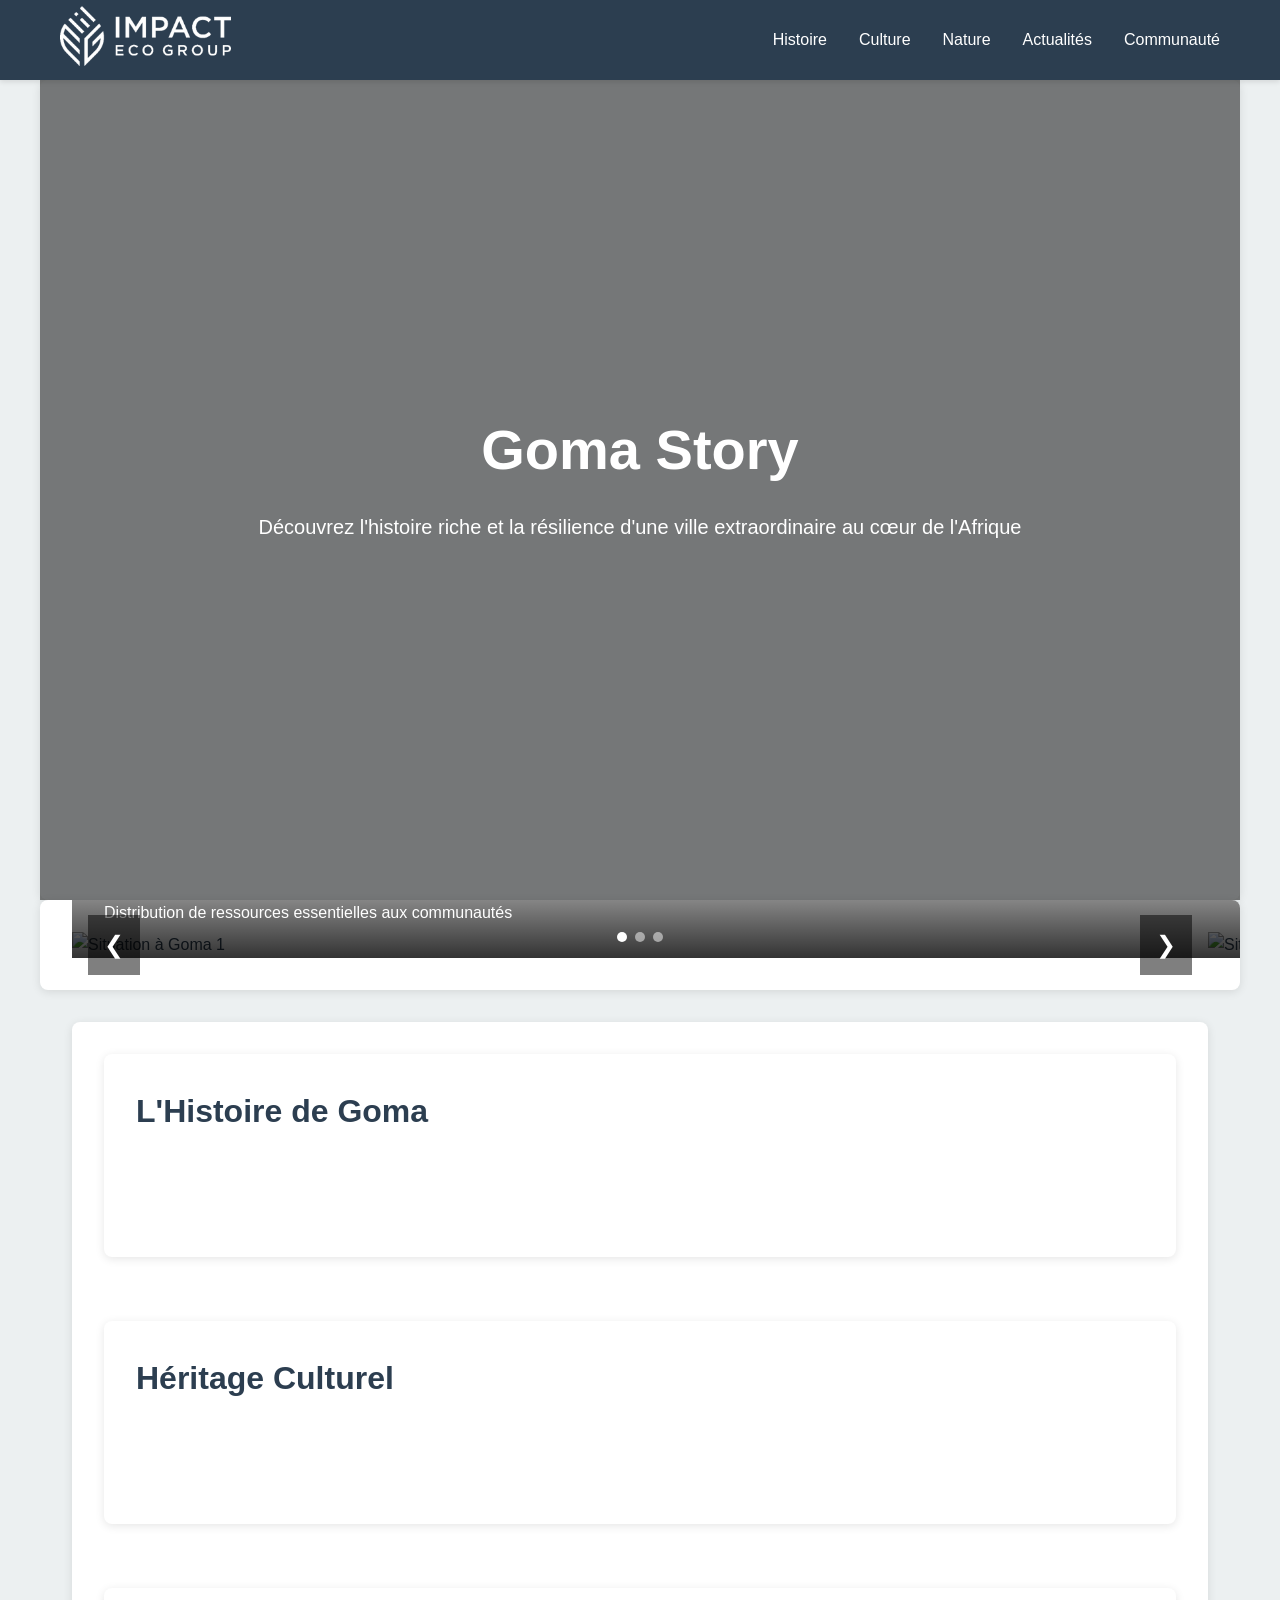
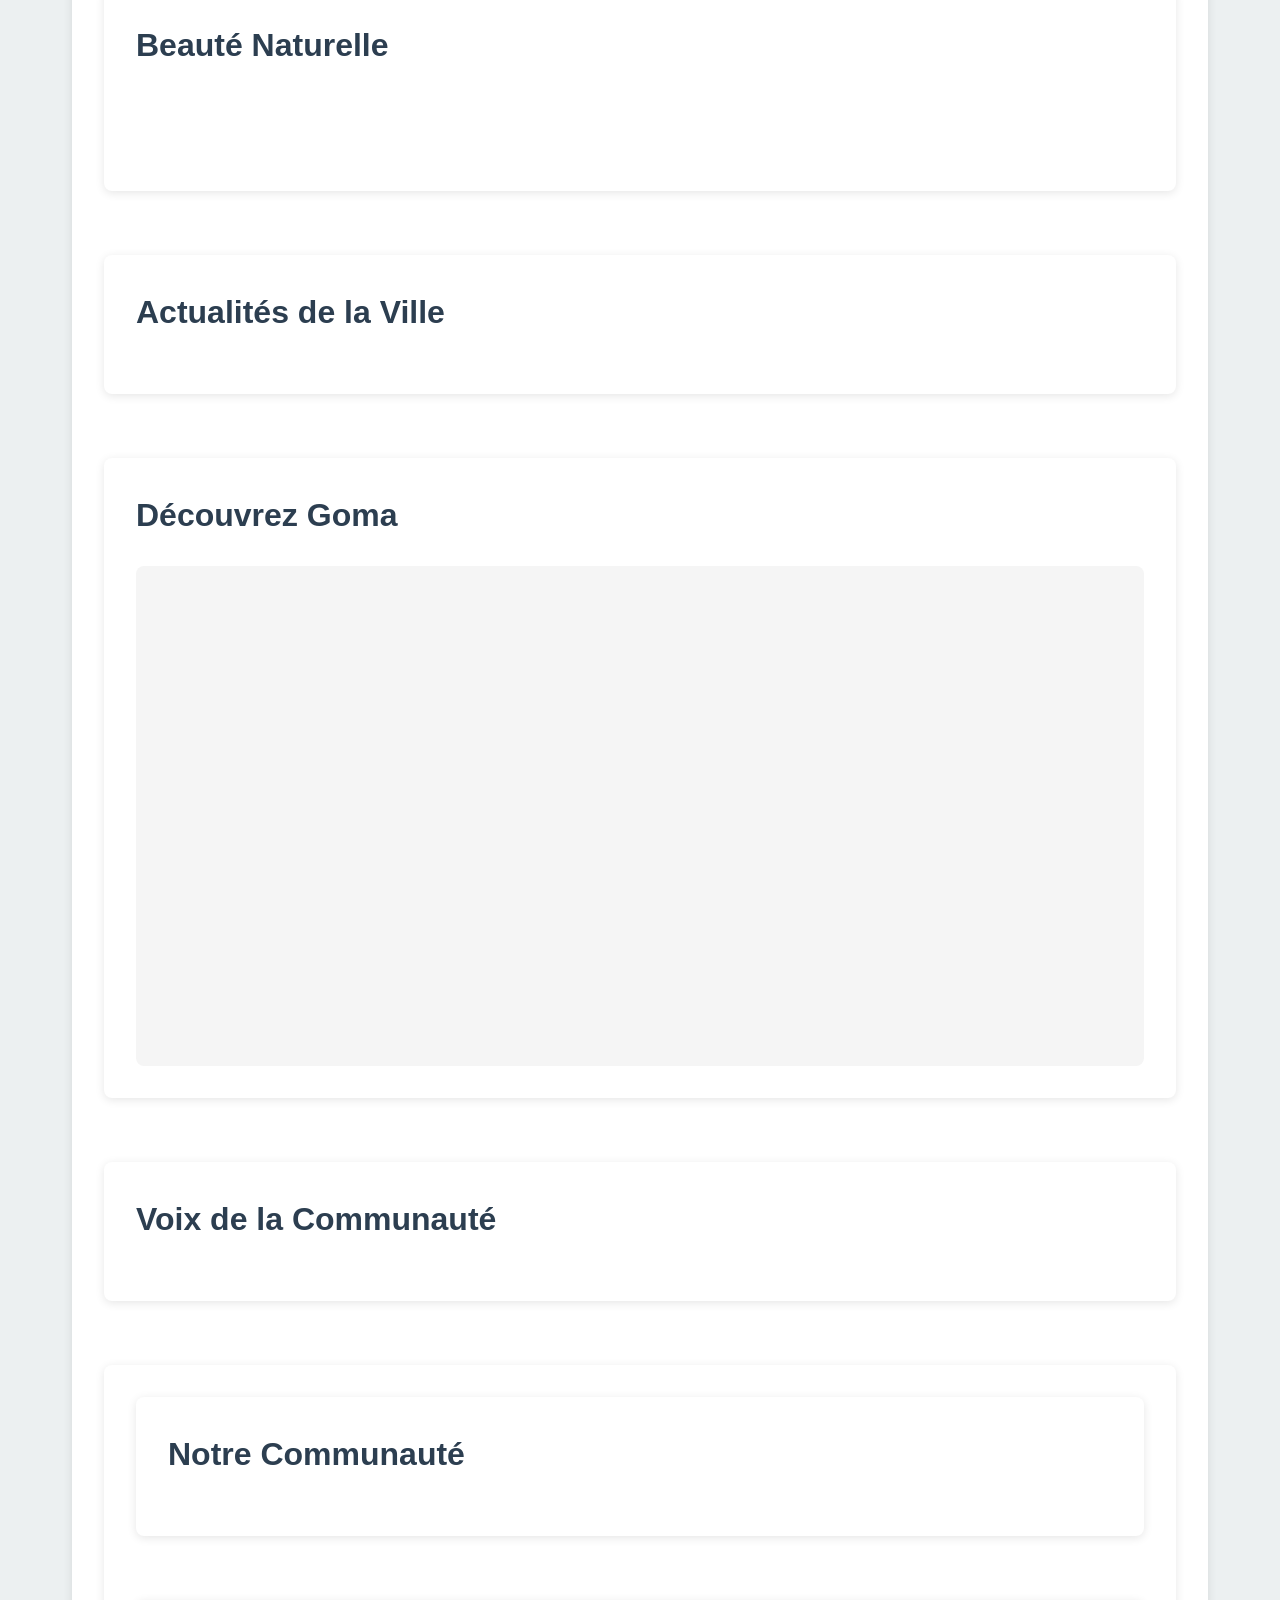
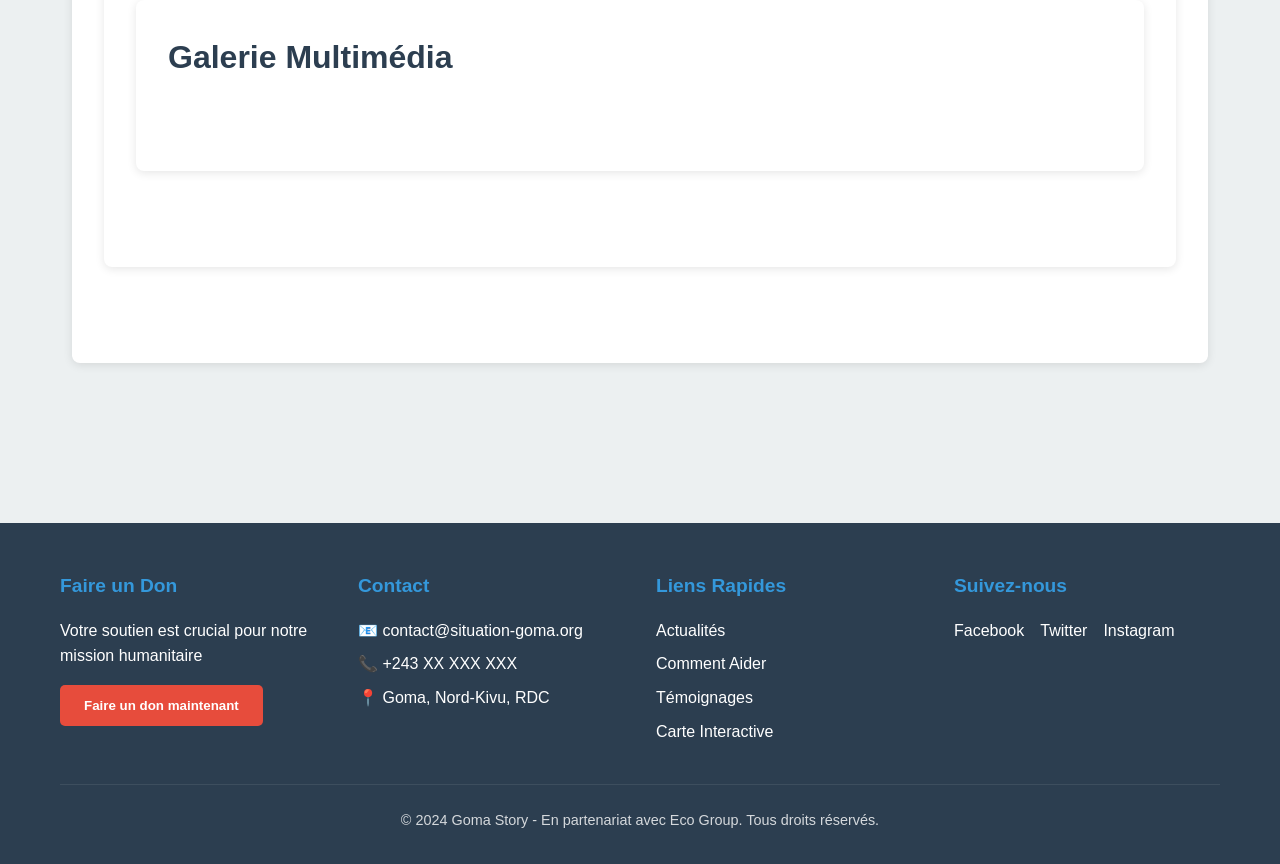
==== index.html @ acaba793 "first commit" ====
<!DOCTYPE html>
<html lang="fr">
<head>
    <meta charset="UTF-8">
    <meta name="viewport" content="width=device-width, initial-scale=1.0">
    <title>Goma Story - L'histoire d'une ville résiliente</title>
    <link rel="stylesheet" href="styles.css">
    <link rel="stylesheet" href="https://unpkg.com/leaflet@1.9.4/dist/leaflet.css" integrity="sha256-p4NxAoJBhIIN+hmNHrzRCf9tD/miZyoHS5obTRR9BMY=" crossorigin="anonymous">
    <script src="https://unpkg.com/leaflet@1.9.4/dist/leaflet.js" integrity="sha256-20nQCchB9co0qIjJZRGuk2/Z9VM+kNiyxNV1lvTlZBo=" crossorigin="anonymous"></script>
</head>
<body>
    <header class="main-header">
        <div class="header-content">
            <div class="logo-container">
                <img src="assets/images/logo.png" alt="Logo du site" class="logo">
            </div>
            <nav class="main-nav">
                <ul>
                    <li><a href="#histoire">Histoire</a></li>
                    <li><a href="#culture">Culture</a></li>
                    <li><a href="#nature">Nature</a></li>
                    <li><a href="#actualites">Actualités</a></li>
                    <li><a href="#communaute">Communauté</a></li>
                </ul>
            </nav>
        </div>
    </header>

    <main>
        <section class="hero-section">
            <div class="hero-content">
                <h1>Goma Story</h1>
                <p>Découvrez l'histoire riche et la résilience d'une ville extraordinaire au cœur de l'Afrique</p>
            </div>
        </section>

        <section class="carousel-section">
            <div class="carousel-container">
                <div class="carousel-track">
                    <div class="carousel-slide">
                        <img src="assets/images/image1.webp" alt="Situation à Goma 1">
                        <div class="carousel-caption">
                            <h3>Aide Humanitaire en Action</h3>
                            <p>Distribution de ressources essentielles aux communautés</p>
                        </div>
                    </div>
                    <div class="carousel-slide">
                        <img src="assets/images/image2.webp" alt="Situation à Goma 2">
                        <div class="carousel-caption">
                            <h3>Soutien Médical</h3>
                            <p>Services de santé mobiles pour les zones affectées</p>
                        </div>
                    </div>
                    <div class="carousel-slide">
                        <img src="assets/images/image3.jpg" alt="Situation à Goma 3">
                        <div class="carousel-caption">
                            <h3>Éducation Continue</h3>
                            <p>Maintenir l'accès à l'éducation malgré les défis</p>
                        </div>
                    </div>
                </div>
                <button class="carousel-button prev" aria-label="Image précédente">❮</button>
                <button class="carousel-button next" aria-label="Image suivante">❯</button>
                <div class="carousel-dots"></div>
            </div>
        </section>

        <section id="actualites" class="section-actualites">
        <section id="histoire" class="section-histoire">
            <h2>L'Histoire de Goma</h2>
            <div class="timeline-container">
                <!-- La chronologie sera ajoutée dynamiquement -->
            </div>
        </section>

        <section id="culture" class="section-culture">
            <h2>Héritage Culturel</h2>
            <div class="culture-grid">
                <!-- Le contenu culturel sera ajouté dynamiquement -->
            </div>
        </section>

        <section id="nature" class="section-nature">
            <h2>Beauté Naturelle</h2>
            <div class="nature-showcase">
                <!-- Les éléments naturels seront ajoutés dynamiquement -->
            </div>
        </section>

        <section id="actualites" class="section-actualites">
            <h2>Actualités de la Ville</h2>
            <div class="news-container">
                <!-- Les actualités seront ajoutées dynamiquement via JavaScript -->
            </div>
        </section>

        <section id="carte" class="section-carte">
            <h2>Découvrez Goma</h2>
            <div id="map" class="map-container">
                <!-- La carte interactive sera intégrée ici -->
            </div>
        </section>

        <section id="temoignages" class="section-temoignages">
            <h2>Voix de la Communauté</h2>
            <div class="testimonials-container">
                <!-- Les témoignages seront ajoutés ici -->
            </div>
        </section>

        <section id="aide" class="section-aide">
        <section id="communaute" class="section-communaute">
            <h2>Notre Communauté</h2>
            <div class="aid-initiatives">
                <!-- Les initiatives d'aide seront listées ici -->
            </div>
        </section>

        <section class="section-galerie">
            <h2>Galerie Multimédia</h2>
            <div class="gallery-container">
                <!-- La galerie sera générée dynamiquement -->
            </div>
        </section>
    </main>

    <footer class="main-footer">
        <div class="footer-content">
            <div class="footer-grid">
                <div class="footer-section">
                    <h4>Faire un Don</h4>
                    <p>Votre soutien est crucial pour notre mission humanitaire</p>
                    <button class="donate-button">Faire un don maintenant</button>
                </div>
                <div class="footer-section">
                    <h4>Contact</h4>
                    <ul class="contact-list">
                        <li>📧 contact@situation-goma.org</li>
                        <li>📞 +243 XX XXX XXX</li>
                        <li>📍 Goma, Nord-Kivu, RDC</li>
                    </ul>
                </div>
                <div class="footer-section">
                    <h4>Liens Rapides</h4>
                    <ul class="quick-links">
                        <li><a href="#actualites">Actualités</a></li>
                        <li><a href="#aide">Comment Aider</a></li>
                        <li><a href="#temoignages">Témoignages</a></li>
                        <li><a href="#carte">Carte Interactive</a></li>
                    </ul>
                </div>
                <div class="footer-section">
                    <h4>Suivez-nous</h4>
                    <div class="social-links">
                        <a href="#" aria-label="Facebook">Facebook</a>
                        <a href="#" aria-label="Twitter">Twitter</a>
                        <a href="#" aria-label="Instagram">Instagram</a>
                    </div>
                </div>
            </div>
            <div class="footer-bottom">
                <p>© 2024 Goma Story - En partenariat avec Eco Group. Tous droits réservés.</p>
            </div>
        </div>
    </footer>

    <script src="app.js"></script>
</body>
</html>
---- styles.css ----
/* Variables pour les couleurs */
:root {
    --primary-color: #2C3E50;
    --secondary-color: #E74C3C;
    --accent-color: #3498DB;
    --background-color: #ECF0F1;
    --text-color: #2C3E50;
    --header-height: 80px;
    --card-shadow: 0 4px 6px rgba(0, 0, 0, 0.1);
    --transition-speed: 0.3s;
}

/* Reset et styles de base */
* {
    margin: 0;
    padding: 0;
    box-sizing: border-box;
}

body {
    font-family: 'Arial', sans-serif;
    line-height: 1.6;
    color: var(--text-color);
    background-color: var(--background-color);
}

/* Header et Navigation */
.main-header {
    background-color: var(--primary-color);
    position: fixed;
    width: 100%;
    top: 0;
    z-index: 1000;
    box-shadow: 0 2px 5px rgba(0,0,0,0.1);
}

.header-content {
    max-width: 1200px;
    margin: 0 auto;
    padding: 0 20px;
    display: flex;
    justify-content: space-between;
    align-items: center;
    height: var(--header-height);
}

.logo-container {
    flex: 0 0 auto;
}

.logo {
    height: 60px;
    width: auto;
}

.main-nav ul {
    display: flex;
    list-style: none;
    gap: 2rem;
}

.main-nav a {
    color: white;
    text-decoration: none;
    font-weight: 500;
    transition: color 0.3s ease;
}

.main-nav a:hover {
    color: var(--accent-color);
}

/* Main Content */
main {
    margin-top: var(--header-height);
    padding: 2rem;
    max-width: 1200px;
    margin-left: auto;
    margin-right: auto;
}

/* Carousel Section */
.carousel-section {
    margin: -2rem -2rem 2rem -2rem;
    overflow: hidden;
    position: relative;
}

.carousel-container {
    position: relative;
    max-width: 100%;
    margin: 0 auto;
}

.carousel-track {
    display: flex;
    transition: transform 0.5s ease-in-out;
}

.carousel-slide {
    flex: 0 0 100%;
    position: relative;
}

.carousel-slide img {
    width: 100%;
    height: 500px;
    object-fit: cover;
}

.carousel-caption {
    position: absolute;
    bottom: 0;
    left: 0;
    right: 0;
    padding: 2rem;
    background: linear-gradient(transparent, rgba(0,0,0,0.8));
    color: white;
}

.carousel-caption h3 {
    font-size: 1.8rem;
    margin-bottom: 0.5rem;
}

.carousel-button {
    position: absolute;
    top: 50%;
    transform: translateY(-50%);
    background: rgba(0,0,0,0.5);
    color: white;
    border: none;
    padding: 1rem;
    cursor: pointer;
    font-size: 1.5rem;
    transition: background 0.3s;
}

.carousel-button:hover {
    background: rgba(0,0,0,0.8);
}

.carousel-button.prev {
    left: 1rem;
}

.carousel-button.next {
    right: 1rem;
}

.carousel-dots {
    position: absolute;
    bottom: 1rem;
    left: 50%;
    transform: translateX(-50%);
    display: flex;
    gap: 0.5rem;
}

.carousel-dot {
    width: 10px;
    height: 10px;
    border-radius: 50%;
    background: rgba(255,255,255,0.5);
    cursor: pointer;
    transition: background 0.3s;
}

.carousel-dot.active {
    background: white;
}

/* Timeline Section */
.timeline-container {
    display: flex;
    flex-direction: column;
    gap: 2rem;
    padding: 2rem 0;
}

.timeline-event {
    display: flex;
    gap: 2rem;
    position: relative;
    padding-left: 3rem;
}

.timeline-event::before {
    content: '';
    position: absolute;
    left: 0;
    top: 0;
    bottom: 0;
    width: 2px;
    background-color: var(--accent-color);
}

.timeline-event::after {
    content: '';
    position: absolute;
    left: -8px;
    top: 0;
    width: 18px;
    height: 18px;
    border-radius: 50%;
    background-color: var(--accent-color);
    border: 4px solid var(--background-color);
}

.timeline-date {
    font-weight: bold;
    color: var(--accent-color);
    font-size: 1.2rem;
}

.timeline-content h3 {
    margin-bottom: 0.5rem;
    color: var(--primary-color);
}

/* Culture Section */
.culture-grid {
    display: grid;
    grid-template-columns: repeat(auto-fit, minmax(300px, 1fr));
    gap: 2rem;
    padding: 2rem 0;
}

.culture-item {
    background: white;
    border-radius: 10px;
    overflow: hidden;
    box-shadow: var(--card-shadow);
    transition: transform var(--transition-speed);
}

.culture-item:hover {
    transform: translateY(-5px);
}

.culture-item img {
    width: 100%;
    height: 200px;
    object-fit: cover;
}

.culture-item h3 {
    padding: 1.5rem 1.5rem 1rem;
    color: var(--primary-color);
}

.culture-item p {
    padding: 0 1.5rem 1.5rem;
    color: #666;
}

/* Nature Section */
.nature-showcase {
    display: grid;
    grid-template-columns: repeat(auto-fit, minmax(300px, 1fr));
    gap: 2rem;
    padding: 2rem 0;
}

.nature-item {
    position: relative;
    border-radius: 10px;
    overflow: hidden;
    box-shadow: var(--card-shadow);
}

.nature-item img {
    width: 100%;
    height: 250px;
    object-fit: cover;
    transition: transform var(--transition-speed);
}

.nature-item:hover img {
    transform: scale(1.1);
}

.nature-item h3 {
    position: absolute;
    bottom: 60px;
    left: 0;
    right: 0;
    padding: 1rem;
    background: linear-gradient(transparent, rgba(0,0,0,0.8));
    color: white;
    margin: 0;
}

.nature-item p {
    position: absolute;
    bottom: 0;
    left: 0;
    right: 0;
    padding: 1rem;
    background: rgba(0,0,0,0.8);
    color: white;
    margin: 0;
}

/* Hero Section */
.hero-section {
    position: relative;
    height: calc(100vh - var(--header-height));
    background: url('assets/images/image1.webp') center/cover no-repeat;
    display: flex;
    align-items: center;
    justify-content: center;
    text-align: center;
    color: white;
    margin: -2rem -2rem 2rem -2rem;
    padding: 2rem;
}

.hero-section::before {
    content: '';
    position: absolute;
    top: 0;
    left: 0;
    right: 0;
    bottom: 0;
    background: rgba(0, 0, 0, 0.5);
}

.hero-content {
    position: relative;
    z-index: 1;
    max-width: 800px;
}

.hero-content h1 {
    font-size: 3.5rem;
    margin-bottom: 1rem;
    animation: fadeInUp 1s ease-out;
}

.hero-content p {
    font-size: 1.25rem;
    margin-bottom: 2rem;
    animation: fadeInUp 1s ease-out 0.3s;
    opacity: 0;
    animation-fill-mode: forwards;
}

section {
    margin-bottom: 4rem;
    padding: 2rem;
    background: white;
    border-radius: 8px;
    box-shadow: 0 2px 10px rgba(0,0,0,0.1);
}

h2 {
    color: var(--primary-color);
    margin-bottom: 1.5rem;
    font-size: 2rem;
}

/* Carte Interactive */
.map-container {
    height: 500px;
    background-color: #f5f5f5;
    border-radius: 8px;
    overflow: hidden;
}

/* Galerie Multimédia */
.gallery-container {
    display: grid;
    grid-template-columns: repeat(auto-fit, minmax(250px, 1fr));
    gap: 1.5rem;
    padding: 1rem 0;
}

.gallery-item {
    position: relative;
    border-radius: 10px;
    overflow: hidden;
    aspect-ratio: 16/9;
    cursor: pointer;
}

.gallery-item img {
    width: 100%;
    height: 100%;
    object-fit: cover;
    transition: transform var(--transition-speed);
}

.gallery-item:hover img {
    transform: scale(1.1);
}

.gallery-overlay {
    position: absolute;
    top: 0;
    left: 0;
    right: 0;
    bottom: 0;
    background: rgba(0, 0, 0, 0.5);
    display: flex;
    align-items: center;
    justify-content: center;
    opacity: 0;
    transition: opacity var(--transition-speed);
}

.gallery-item:hover .gallery-overlay {
    opacity: 1;
}

.gallery-overlay span {
    color: white;
    font-size: 1.2rem;
    font-weight: bold;
    padding: 0.5rem 1rem;
    border: 2px solid white;
    border-radius: 5px;
    transform: translateY(20px);
    transition: transform var(--transition-speed);
}

.gallery-item:hover .gallery-overlay span {
    transform: translateY(0);
}

/* Témoignages */
.testimonials-container {
    display: grid;
    grid-template-columns: repeat(auto-fit, minmax(300px, 1fr));
    gap: 2rem;
}

.testimonial {
    background: white;
    padding: 2rem;
    border-radius: 10px;
    box-shadow: var(--card-shadow);
    transition: all var(--transition-speed);
    position: relative;
}

.testimonial:hover {
    transform: scale(1.02);
}

.testimonial blockquote {
    font-style: italic;
    margin-bottom: 1rem;
    color: #555;
}

.testimonial cite {
    display: block;
    font-weight: bold;
    margin-bottom: 0.5rem;
    color: var(--primary-color);
}

.testimonial small {
    color: #999;
}

/* Actualités */
.news-container {
    display: grid;
    grid-template-columns: repeat(auto-fit, minmax(300px, 1fr));
    gap: 2rem;
}

.news-container article {
    background: white;
    border-radius: 10px;
    overflow: hidden;
    box-shadow: var(--card-shadow);
    transition: transform var(--transition-speed);
    cursor: pointer;
}

.news-container article:hover {
    transform: translateY(-5px);
}

.news-container h3 {
    color: var(--primary-color);
    padding: 1.5rem 1.5rem 1rem;
    font-size: 1.25rem;
}

.news-container p {
    padding: 0 1.5rem 1rem;
    color: #666;
}

.news-container small {
    display: block;
    padding: 0 1.5rem 1.5rem;
    color: #999;
}

/* Aide Humanitaire */
.aid-initiatives {
    display: grid;
    grid-template-columns: repeat(auto-fit, minmax(250px, 1fr));
    gap: 2rem;
}

.initiative {
    background: white;
    padding: 2rem;
    border-radius: 10px;
    box-shadow: var(--card-shadow);
    transition: all var(--transition-speed);
    border-top: 4px solid var(--accent-color);
}

.initiative:hover {
    transform: translateY(-5px);
}

.initiative h3 {
    color: var(--primary-color);
    margin-bottom: 1rem;
}

.initiative p {
    color: #666;
    margin-bottom: 1rem;
}

.initiative small {
    color: #999;
    font-style: italic;
}

/* Footer */
.main-footer {
    background-color: var(--primary-color);
    color: white;
    padding: 3rem 0 2rem;
    margin-top: 4rem;
}

.footer-content {
    max-width: 1200px;
    margin: 0 auto;
    padding: 0 20px;
}

.footer-grid {
    display: grid;
    grid-template-columns: repeat(auto-fit, minmax(250px, 1fr));
    gap: 2rem;
    margin-bottom: 2rem;
}

.footer-section h4 {
    color: var(--accent-color);
    margin-bottom: 1rem;
    font-size: 1.2rem;
}

.footer-section p {
    margin-bottom: 1rem;
    line-height: 1.6;
}

.donate-button {
    background-color: var(--secondary-color);
    color: white;
    border: none;
    padding: 0.8rem 1.5rem;
    border-radius: 5px;
    cursor: pointer;
    transition: background-color 0.3s;
    font-weight: bold;
}

.donate-button:hover {
    background-color: #c0392b;
}

.contact-list, .quick-links {
    list-style: none;
    padding: 0;
}

.contact-list li, .quick-links li {
    margin-bottom: 0.5rem;
}

.quick-links a {
    color: white;
    text-decoration: none;
    transition: color 0.3s;
}

.quick-links a:hover {
    color: var(--accent-color);
}

.social-links {
    display: flex;
    gap: 1rem;
}

.social-links a {
    color: white;
    text-decoration: none;
    transition: color 0.3s;
}

.social-links a:hover {
    color: var(--accent-color);
}

.footer-bottom {
    border-top: 1px solid rgba(255,255,255,0.1);
    padding-top: 1.5rem;
    text-align: center;
    font-size: 0.9rem;
    opacity: 0.8;
}

/* Responsive Design */
@keyframes fadeInUp {
    from {
        opacity: 0;
        transform: translateY(20px);
    }
    to {
        opacity: 1;
        transform: translateY(0);
    }
}

@media (max-width: 768px) {
    .header-content {
        flex-direction: column;
        height: auto;
        padding: 1rem;
    }

    .main-nav ul {
        flex-direction: column;
        align-items: center;
        gap: 1rem;
        padding: 1rem 0;
    }

    .map-container {
        height: 300px;
    }

    main {
        padding: 1rem;
    }

    section {
        padding: 1rem;
    }
}
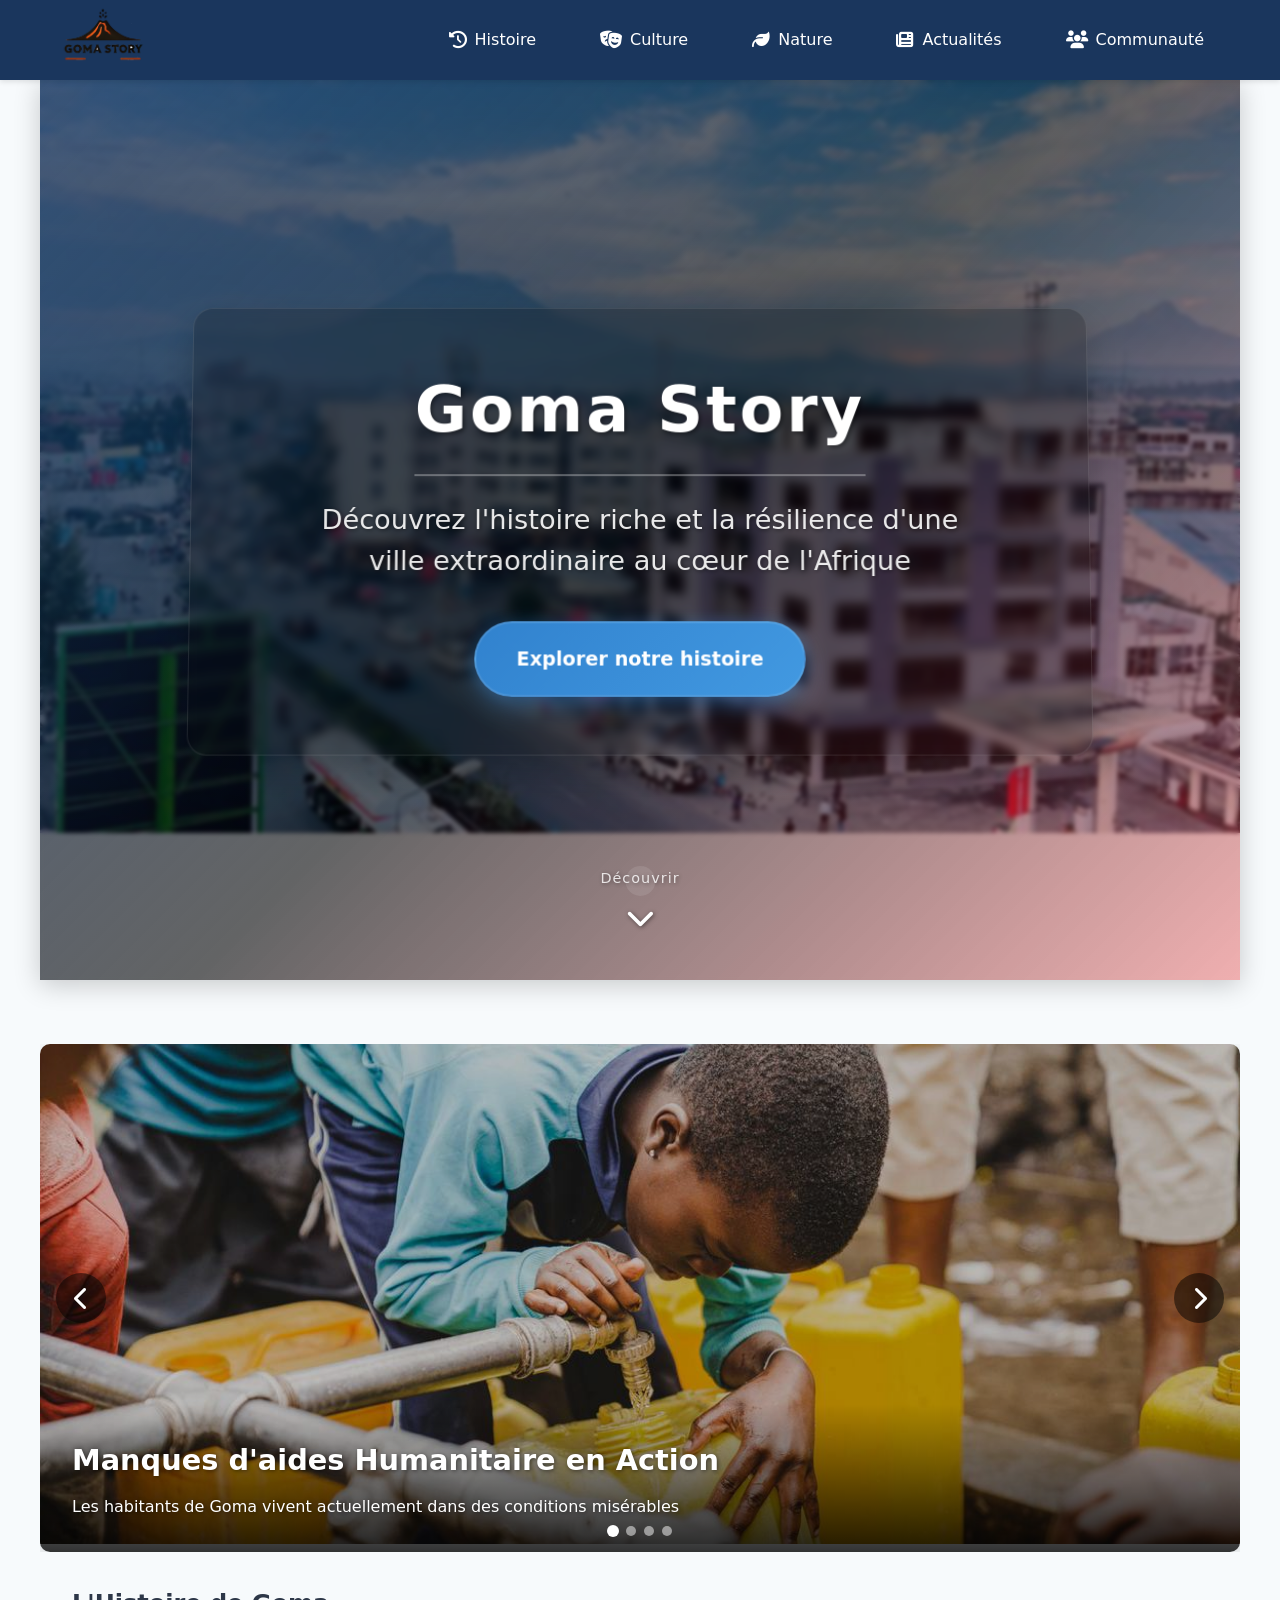
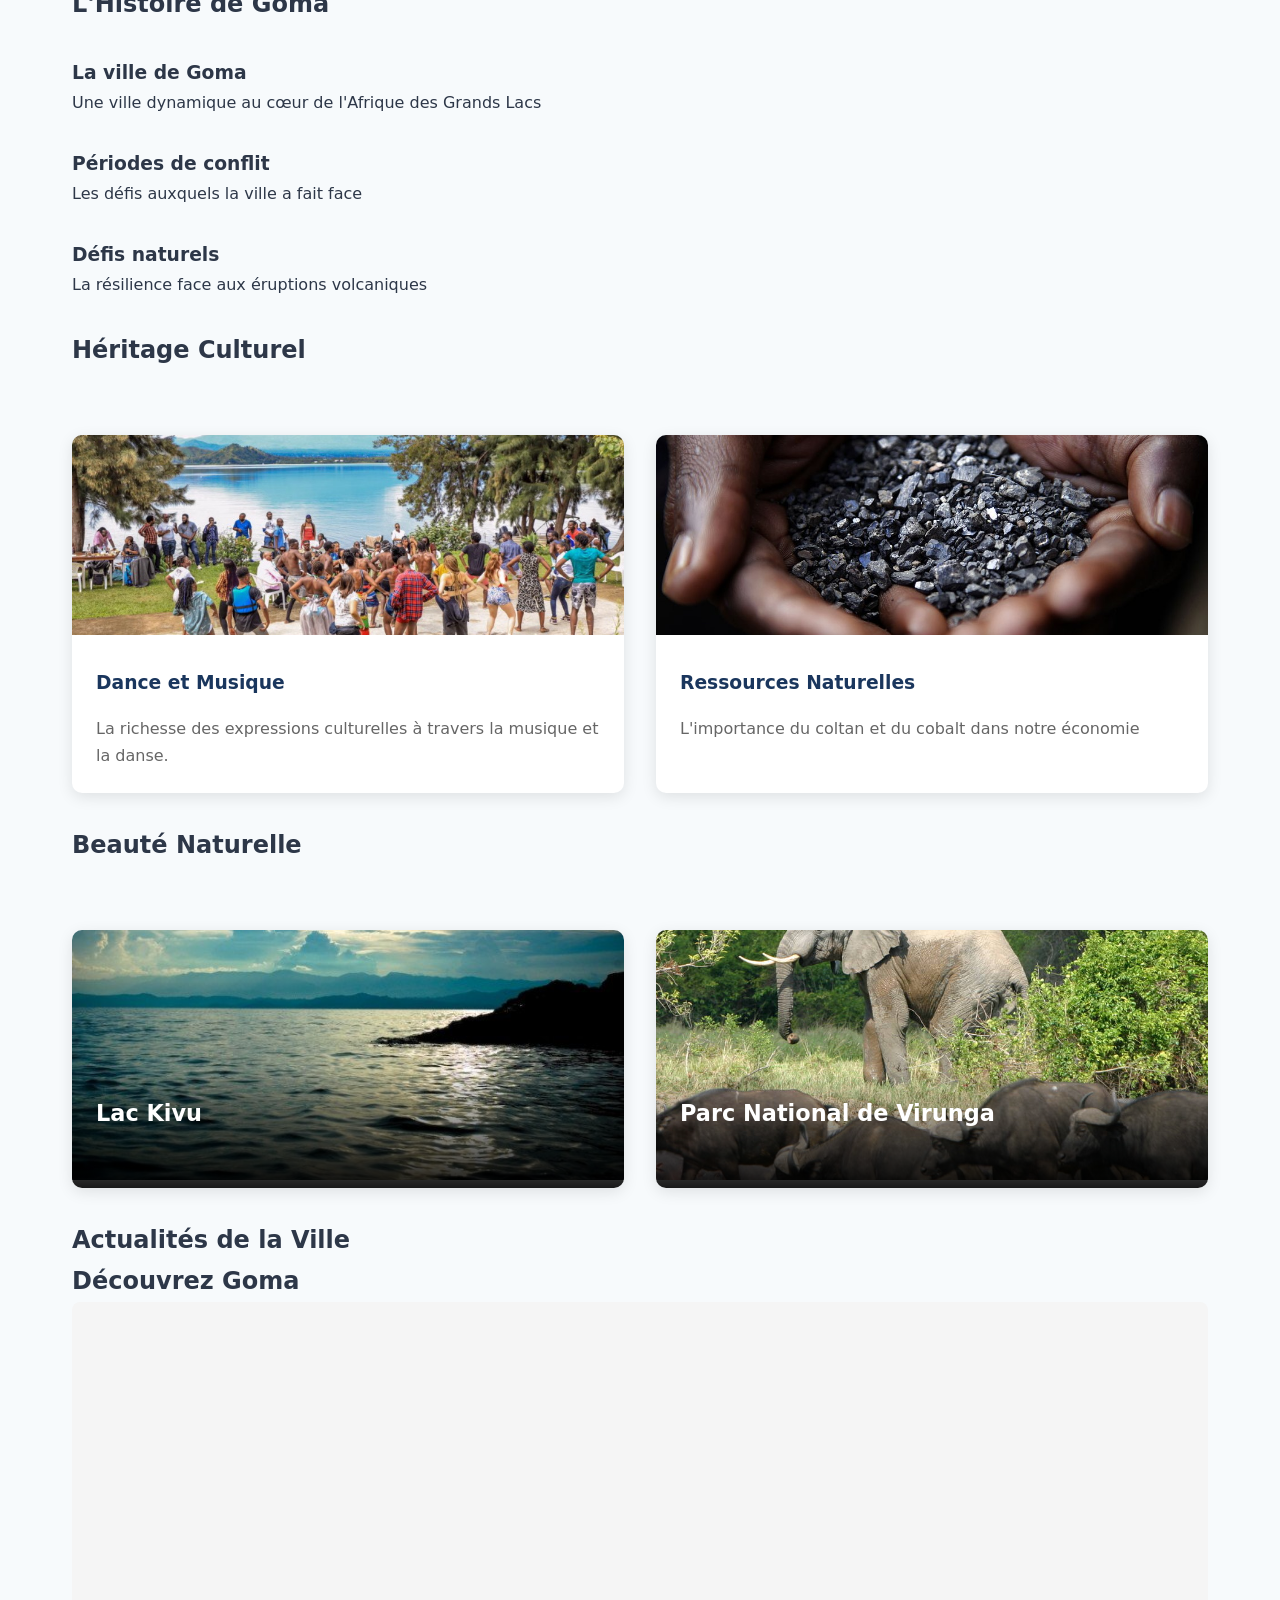
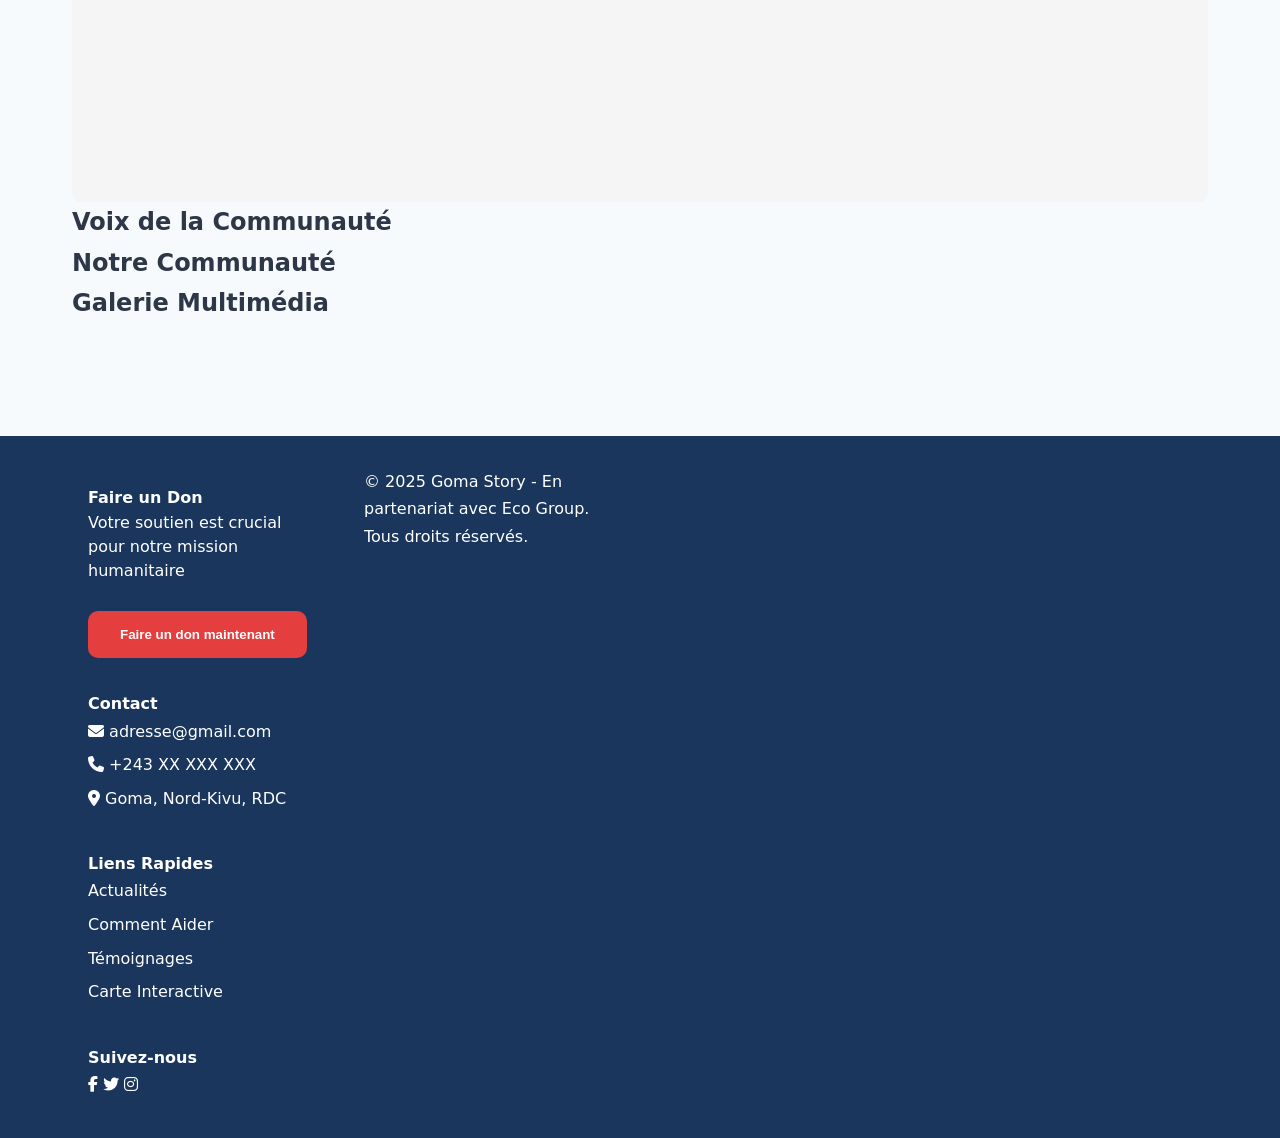
==== commit f2103286: "'second-commit'" ====
--- a/index.html
+++ b/index.html
@@ -1,13 +1,18 @@
 <!DOCTYPE html>
 <html lang="fr">
+
 <head>
     <meta charset="UTF-8">
     <meta name="viewport" content="width=device-width, initial-scale=1.0">
     <title>Goma Story - L'histoire d'une ville résiliente</title>
+    <link rel="stylesheet" href="fontawesome-free-6.7.2-web/css/all.min.css">
     <link rel="stylesheet" href="styles.css">
-    <link rel="stylesheet" href="https://unpkg.com/leaflet@1.9.4/dist/leaflet.css" integrity="sha256-p4NxAoJBhIIN+hmNHrzRCf9tD/miZyoHS5obTRR9BMY=" crossorigin="anonymous">
-    <script src="https://unpkg.com/leaflet@1.9.4/dist/leaflet.js" integrity="sha256-20nQCchB9co0qIjJZRGuk2/Z9VM+kNiyxNV1lvTlZBo=" crossorigin="anonymous"></script>
+    <link rel="stylesheet" href="https://unpkg.com/leaflet@1.9.4/dist/leaflet.css"
+        integrity="sha256-p4NxAoJBhIIN+hmNHrzRCf9tD/miZyoHS5obTRR9BMY=" crossorigin="anonymous">
+    <script src="https://unpkg.com/leaflet@1.9.4/dist/leaflet.js"
+        integrity="sha256-20nQCchB9co0qIjJZRGuk2/Z9VM+kNiyxNV1lvTlZBo=" crossorigin="anonymous"></script>
 </head>
+
 <body>
     <header class="main-header">
         <div class="header-content">
@@ -16,11 +21,11 @@
             </div>
             <nav class="main-nav">
                 <ul>
-                    <li><a href="#histoire">Histoire</a></li>
-                    <li><a href="#culture">Culture</a></li>
-                    <li><a href="#nature">Nature</a></li>
-                    <li><a href="#actualites">Actualités</a></li>
-                    <li><a href="#communaute">Communauté</a></li>
+                    <li><a href="#histoire"><i class="fas fa-history"></i> Histoire</a></li>
+                    <li><a href="#culture"><i class="fas fa-theater-masks"></i> Culture</a></li>
+                    <li><a href="#nature"><i class="fas fa-leaf"></i> Nature</a></li>
+                    <li><a href="#actualites"><i class="fas fa-newspaper"></i> Actualités</a></li>
+                    <li><a href="#communaute"><i class="fas fa-users"></i> Communauté</a></li>
                 </ul>
             </nav>
         </div>
@@ -31,97 +36,144 @@
             <div class="hero-content">
                 <h1>Goma Story</h1>
                 <p>Découvrez l'histoire riche et la résilience d'une ville extraordinaire au cœur de l'Afrique</p>
+                <a href="#hero_scroll" class="hero-button">Explorer notre histoire</a>
+            </div id="hero_scroll">
+            <div class="hero-scroll-indicator" ">
+                <span>Découvrir</span>
+                <i class="fas fa-chevron-down"></i>
             </div>
         </section>
 
-        <section class="carousel-section">
+        <section class="carousel-section" id="carousel">
             <div class="carousel-container">
                 <div class="carousel-track">
                     <div class="carousel-slide">
-                        <img src="assets/images/image1.webp" alt="Situation à Goma 1">
-                        <div class="carousel-caption">
-                            <h3>Aide Humanitaire en Action</h3>
-                            <p>Distribution de ressources essentielles aux communautés</p>
-                        </div>
-                    </div>
-                    <div class="carousel-slide">
-                        <img src="assets/images/image2.webp" alt="Situation à Goma 2">
-                        <div class="carousel-caption">
-                            <h3>Soutien Médical</h3>
-                            <p>Services de santé mobiles pour les zones affectées</p>
-                        </div>
-                    </div>
-                    <div class="carousel-slide">
-                        <img src="assets/images/image3.jpg" alt="Situation à Goma 3">
-                        <div class="carousel-caption">
-                            <h3>Éducation Continue</h3>
+                        <img src="assets/images/aide_humanitaire.jpg" alt="Aide humanitaire à Goma">
+                        <div class="carousel-caption">
+                            <h3>Manques d'aides Humanitaire en Action</h3>
+                            <p>Les habitants de Goma vivent actuellement dans des conditions misérables</p>
+                        </div>
+                    </div>
+                    <div class="carousel-slide">
+                        <img src="assets/images/deplace_de_guerre.jpg" alt="Déplacés de guerre à Goma">
+                        <div class="carousel-caption">
+                            <h3>Manque de soutien aux Déplacés</h3>
+                            <p>Non-assistance aux personnes déplacées à cause de la guerre</p>
+                        </div>
+                    </div>
+                    <div class="carousel-slide">
+                        <img src="assets/images/education.jpg" alt="Éducation à Goma">
+                        <div class="carousel-caption">
+                            <h3>L'éducation Continue</h3>
                             <p>Maintenir l'accès à l'éducation malgré les défis</p>
                         </div>
                     </div>
-                </div>
-                <button class="carousel-button prev" aria-label="Image précédente">❮</button>
-                <button class="carousel-button next" aria-label="Image suivante">❯</button>
+                    <div class="carousel-slide">
+                        <img src="assets/images/goma.jpg" alt="Éducation à Goma">
+                        <div class="carousel-caption">
+                            <h3>Fermeture de la plupart des banques suites à l'occupation de la ville par les M23</h3>
+                            <p>Trouver de quoi se nourrir et de quoi payer les études est devenu un défi majeur dans la
+                                ville</p>
+                        </div>
+                    </div>
+
+
+
+                </div>
+                <button class="carousel-button prev" aria-label="Image précédente"><i
+                        class="fas fa-chevron-left"></i></button>
+                <button class="carousel-button next" aria-label="Image suivante"><i
+                        class="fas fa-chevron-right"></i></button>
                 <div class="carousel-dots"></div>
             </div>
         </section>
 
         <section id="actualites" class="section-actualites">
-        <section id="histoire" class="section-histoire">
-            <h2>L'Histoire de Goma</h2>
-            <div class="timeline-container">
-                <!-- La chronologie sera ajoutée dynamiquement -->
-            </div>
-        </section>
-
-        <section id="culture" class="section-culture">
-            <h2>Héritage Culturel</h2>
-            <div class="culture-grid">
-                <!-- Le contenu culturel sera ajouté dynamiquement -->
-            </div>
-        </section>
-
-        <section id="nature" class="section-nature">
-            <h2>Beauté Naturelle</h2>
-            <div class="nature-showcase">
-                <!-- Les éléments naturels seront ajoutés dynamiquement -->
-            </div>
-        </section>
-
-        <section id="actualites" class="section-actualites">
-            <h2>Actualités de la Ville</h2>
-            <div class="news-container">
-                <!-- Les actualités seront ajoutées dynamiquement via JavaScript -->
-            </div>
-        </section>
-
-        <section id="carte" class="section-carte">
-            <h2>Découvrez Goma</h2>
-            <div id="map" class="map-container">
-                <!-- La carte interactive sera intégrée ici -->
-            </div>
-        </section>
-
-        <section id="temoignages" class="section-temoignages">
-            <h2>Voix de la Communauté</h2>
-            <div class="testimonials-container">
-                <!-- Les témoignages seront ajoutés ici -->
-            </div>
-        </section>
-
-        <section id="aide" class="section-aide">
-        <section id="communaute" class="section-communaute">
-            <h2>Notre Communauté</h2>
-            <div class="aid-initiatives">
-                <!-- Les initiatives d'aide seront listées ici -->
-            </div>
-        </section>
-
-        <section class="section-galerie">
-            <h2>Galerie Multimédia</h2>
-            <div class="gallery-container">
-                <!-- La galerie sera générée dynamiquement -->
-            </div>
-        </section>
+            <section id="histoire" class="section-histoire">
+                <h2>L'Histoire de Goma</h2>
+                <div class="timeline-container">
+                    <div class="timeline-item">
+                        <h3>La ville de Goma</h3>
+                        <p>Une ville dynamique au cœur de l'Afrique des Grands Lacs</p>
+                    </div>
+                    <div class="timeline-item">
+                        <h3>Périodes de conflit</h3>
+                        <p>Les défis auxquels la ville a fait face</p>
+                    </div>
+                    <div class="timeline-item">
+                        <h3>Défis naturels</h3>
+                        <p>La résilience face aux éruptions volcaniques</p>
+                    </div>
+                </div>
+            </section>
+
+            <section id="culture" class="section-culture">
+                <h2>Héritage Culturel</h2>
+                <div class="culture-grid">
+                    <div class="culture-item">
+                        <img src="assets/images/dance.jpg" alt="Danse et Musique">
+                        <h3>Dance et Musique</h3>
+                        <p>La richesse des expressions culturelles à travers la musique et la danse.</p>
+                    </div>
+                    <div class="culture-item">
+                        <img src="assets/images/coltan.jpg" alt="Ressources minières">
+                        <h3>Ressources Naturelles</h3>
+                        <p>L'importance du coltan et du cobalt dans notre économie</p>
+                    </div>
+                </div>
+            </section>
+
+            <section id="nature" class="section-nature">
+                <h2>Beauté Naturelle</h2>
+                <div class="nature-showcase">
+                    <div class="nature-item">
+                        <img src="assets/images/lac_kivu.jpg" alt="Lac Kivu">
+                        <h3>Lac Kivu</h3>
+                        <p>Le magnifique lac qui borde notre ville</p>
+                    </div>
+                    <div class="nature-item">
+                        <img src="assets/images/virunga_parc.jpg" alt="Parc des Virunga">
+                        <h3>Parc National de Virunga</h3>
+                        <p>Une biodiversité exceptionnelle aux portes de la ville</p>
+                    </div>
+                </div>
+            </section>
+
+            <section id="actualites" class="section-actualites">
+                <h2>Actualités de la Ville</h2>
+                <div class="news-container">
+                    <!-- Les actualités seront ajoutées dynamiquement via JavaScript -->
+                </div>
+            </section>
+
+            <section id="carte" class="section-carte">
+                <h2>Découvrez Goma</h2>
+                <div id="map" class="map-container">
+                    <!-- La carte interactive sera intégrée ici -->
+                </div>
+            </section>
+
+            <section id="temoignages" class="section-temoignages">
+                <h2>Voix de la Communauté</h2>
+                <div class="testimonials-container">
+                    <!-- Les témoignages seront ajoutés ici -->
+                </div>
+            </section>
+
+            <section id="aide" class="section-aide">
+                <section id="communaute" class="section-communaute">
+                    <h2>Notre Communauté</h2>
+                    <div class="aid-initiatives">
+                        <!-- Les initiatives d'aide seront listées ici -->
+                    </div>
+                </section>
+
+                <section class="section-galerie">
+                    <h2>Galerie Multimédia</h2>
+                    <div class="gallery-container">
+                        <!-- La galerie sera générée dynamiquement -->
+                    </div>
+                </section>
     </main>
 
     <footer class="main-footer">
@@ -135,9 +187,11 @@
                 <div class="footer-section">
                     <h4>Contact</h4>
                     <ul class="contact-list">
-                        <li>📧 contact@situation-goma.org</li>
-                        <li>📞 +243 XX XXX XXX</li>
-                        <li>📍 Goma, Nord-Kivu, RDC</li>
+                        <a href="mailto: adresse@gmail.com">
+                            <li><i class="fas fa-envelope"></i> adresse@gmail.com</li>
+                        </a>
+                        <li><i class="fas fa-phone"></i> +243 XX XXX XXX</li>
+                        <li><i class="fas fa-map-marker-alt"></i> Goma, Nord-Kivu, RDC</li>
                     </ul>
                 </div>
                 <div class="footer-section">
@@ -152,18 +206,19 @@
                 <div class="footer-section">
                     <h4>Suivez-nous</h4>
                     <div class="social-links">
-                        <a href="#" aria-label="Facebook">Facebook</a>
-                        <a href="#" aria-label="Twitter">Twitter</a>
-                        <a href="#" aria-label="Instagram">Instagram</a>
+                        <a href="#" aria-label="Facebook"><i class="fab fa-facebook-f"></i></a>
+                        <a href="#" aria-label="Twitter"><i class="fab fa-twitter"></i></a>
+                        <a href="#" aria-label="Instagram"><i class="fab fa-instagram"></i></a>
                     </div>
                 </div>
             </div>
             <div class="footer-bottom">
-                <p>© 2024 Goma Story - En partenariat avec Eco Group. Tous droits réservés.</p>
+                <p>© 2025 Goma Story - En partenariat avec Eco Group. Tous droits réservés.</p>
             </div>
         </div>
     </footer>
 
     <script src="app.js"></script>
 </body>
+
 </html>
--- a/styles.css
+++ b/styles.css
@@ -1,13 +1,16 @@
 /* Variables pour les couleurs */
 :root {
-    --primary-color: #2C3E50;
-    --secondary-color: #E74C3C;
-    --accent-color: #3498DB;
-    --background-color: #ECF0F1;
-    --text-color: #2C3E50;
+    --primary-color: #1A365D;
+    --secondary-color: #E53E3E;
+    --accent-color: #3182CE;
+    --background-color: #F7FAFC;
+    --text-color: #2D3748;
     --header-height: 80px;
-    --card-shadow: 0 4px 6px rgba(0, 0, 0, 0.1);
+    --card-shadow: 0 4px 15px rgba(0, 0, 0, 0.1);
+    --hover-shadow: 0 6px 20px rgba(0, 0, 0, 0.15);
     --transition-speed: 0.3s;
+    --section-padding: 4rem 2rem;
+    --border-radius: 10px;
 }
 
 /* Reset et styles de base */
@@ -18,10 +21,11 @@
 }
 
 body {
-    font-family: 'Arial', sans-serif;
-    line-height: 1.6;
+    font-family: 'Segoe UI', system-ui, -apple-system, sans-serif;
+    line-height: 1.7;
     color: var(--text-color);
     background-color: var(--background-color);
+    overflow-x: hidden;
 }
 
 /* Header et Navigation */
@@ -31,7 +35,13 @@
     width: 100%;
     top: 0;
     z-index: 1000;
-    box-shadow: 0 2px 5px rgba(0,0,0,0.1);
+    box-shadow: 0 2px 5px rgba(0, 0, 0, 0.1);
+    transition: background-color 0.3s ease, box-shadow 0.3s ease;
+}
+
+.main-header.scrolled {
+    background-color: rgba(26, 54, 93, 0.9);
+    box-shadow: 0 2px 10px rgba(0, 0, 0, 0.1);
 }
 
 .header-content {
@@ -63,11 +73,21 @@
     color: white;
     text-decoration: none;
     font-weight: 500;
-    transition: color 0.3s ease;
+    transition: all var(--transition-speed) ease;
+    padding: 0.5rem 1rem;
+    border-radius: var(--border-radius);
+    display: flex;
+    align-items: center;
+    gap: 0.5rem;
 }
 
 .main-nav a:hover {
-    color: var(--accent-color);
+    background-color: rgba(255, 255, 255, 0.1);
+    transform: translateY(-2px);
+}
+
+.main-nav i {
+    font-size: 1.1em;
 }
 
 /* Main Content */
@@ -78,10 +98,244 @@
     margin-left: auto;
     margin-right: auto;
 }
+/* Hero Section */
+.hero-section {
+    position: relative;
+    height: 100vh;
+    min-height: 600px;
+    margin: -2rem -2rem 2rem -2rem;
+    display: flex;
+    align-items: center;
+    justify-content: center;
+    text-align: center;
+    color: white;
+    overflow: hidden;
+    background: url('assets/images/GOMA.jpg') center/cover no-repeat;
+    background-attachment: fixed;
+    background-size: 110% auto;
+    animation: fadeIn 1.5s ease-out, slowZoom 30s ease-in-out infinite alternate;
+    box-shadow: 0 5px 25px rgba(0, 0, 0, 0.2);
+}
+
+.hero-section::before {
+    content: '';
+    position: absolute;
+    top: 0;
+    left: 0;
+    right: 0;
+    bottom: 0;
+    background: linear-gradient(
+        135deg,
+        rgba(26, 54, 93, 0.8) 0%,
+        rgba(0, 0, 0, 0.6) 50%,
+        rgba(229, 62, 62, 0.4) 100%
+    );
+    z-index: 1;
+    backdrop-filter: blur(2px);
+}
+
+.hero-content {
+    position: relative;
+    z-index: 2;
+    padding: 3rem;
+    max-width: 900px;
+    animation: fadeInUp 1.5s ease-out;
+    background: rgba(0, 0, 0, 0.2);
+    border-radius: 20px;
+    backdrop-filter: blur(5px);
+    border: 1px solid rgba(255, 255, 255, 0.1);
+    box-shadow: 0 15px 35px rgba(0, 0, 0, 0.2);
+    transform: perspective(1000px) rotateX(2deg);
+}
+
+.hero-content h1 {
+    font-size: 4rem;
+    margin-bottom: 1.5rem;
+    text-shadow: 2px 2px 4px rgba(0, 0, 0, 0.4);
+    font-weight: 600;
+    letter-spacing: 3px;
+    color: #ffffff;
+    position: relative;
+    font-family: 'Segoe UI', system-ui, -apple-system, sans-serif;
+    transition: all 0.3s ease;
+    border-bottom: 2px solid rgba(255, 255, 255, 0.3);
+    padding-bottom: 10px;
+    display: inline-block;
+}
+
+.hero-content h1::after {
+    content: '';
+    position: absolute;
+    width: 100px;
+    height: 3px;
+    background-color: var(--accent-color);
+    bottom: -10px;
+    left: 50%;
+    transform: translateX(-50%);
+    border-radius: 2px;
+    animation:  fadeInDown 1.5s ease-out, glowPulse 3s infinite alternate; 
+    font-weight: 800;
+    letter-spacing: -1px;
+    background: linear-gradient(to right, #ffffff, #e2e8f0);
+    -webkit-background-clip: text;
+    background-clip: text;
+    color: transparent;
+    position: relative;
+}
+
+
+
+.hero-content p {
+    font-size: 1.7rem;
+    margin-bottom: 2.5rem;
+    text-shadow: 1px 1px 4px rgba(0, 0, 0, 0.5);
+    animation: fadeInUp 1.8s ease-out;
+    font-weight: 300;
+    line-height: 1.5;
+    max-width: 80%;
+    margin-left: auto;
+    margin-right: auto;
+    color: rgba(255, 255, 255, 0.9);
+}
+
+.hero-button {
+    display: inline-block;
+    padding: 1.2rem 2.5rem;
+    font-size: 1.2rem;
+    font-weight: 600;
+    color: white;
+    background: linear-gradient(135deg, var(--accent-color), #4299e1);
+    border-radius: 50px;
+    text-decoration: none;
+    transition: all var(--transition-speed) ease;
+    box-shadow: 0 10px 25px rgba(49, 130, 206, 0.4), 0 0 15px rgba(49, 130, 206, 0.2);
+    animation: fadeInUp 2s ease-out, pulse 2s infinite;
+    border: 2px solid rgba(255, 255, 255, 0.1);
+    position: relative;
+    overflow: hidden;
+    z-index: 1;
+}
+
+.hero-button:hover {
+    background: linear-gradient(135deg, var(--secondary-color), #f56565);
+    transform: translateY(-5px) scale(1.05);
+    box-shadow: 0 15px 30px rgba(229, 62, 62, 0.4), 0 0 20px rgba(229, 62, 62, 0.2);
+}
+
+.hero-button::before {
+    content: '';
+    position: absolute;
+    top: 0;
+    left: -100%;
+    width: 100%;
+    height: 100%;
+    background: linear-gradient(90deg, transparent, rgba(255, 255, 255, 0.2), transparent);
+    transition: 0.5s;
+    z-index: -1;
+}
+
+.hero-button:hover::before {
+    left: 100%;
+}
+
+.hero-scroll-indicator {
+    position: absolute;
+    bottom: 3rem;
+    left: 50%;
+    transform: translateX(-50%);
+    z-index: 2;
+    display: flex;
+    flex-direction: column;
+    align-items: center;
+    gap: 0.8rem;
+    animation: bounce 2s infinite;
+    cursor: pointer;
+    transition: all 0.3s ease;
+}
+
+.hero-scroll-indicator span {
+    font-size: 0.9rem;
+    color: white;
+    text-shadow: 1px 1px 4px rgba(0, 0, 0, 0.5);
+    font-weight: 500;
+    letter-spacing: 1px;
+    opacity: 0.8;
+    transition: opacity 0.3s ease;
+}
+
+.hero-scroll-indicator:hover span {
+    opacity: 1;
+}
+
+.hero-scroll-indicator i {
+    font-size: 1.8rem;
+    color: white;
+    text-shadow: 1px 1px 4px rgba(0, 0, 0, 0.5);
+    transition: transform 0.3s ease, color 0.3s ease;
+}
+
+.hero-scroll-indicator:hover i {
+    transform: scale(1.2);
+    color: var(--accent-color);
+}
+
+.hero-scroll-indicator::after {
+    content: '';
+    position: absolute;
+    width: 30px;
+    height: 30px;
+    border-radius: 50%;
+    background: rgba(255, 255, 255, 0.1);
+    z-index: -1;
+    transition: all 0.3s ease;
+}
+
+.hero-scroll-indicator:hover::after {
+    transform: scale(2);
+    background: rgba(255, 255, 255, 0.2);
+}
+
+/* Animations */
+@keyframes fadeIn {
+    from { opacity: 0; }
+    to { opacity: 1; }
+}
+
+@keyframes fadeInDown {
+    from { opacity: 0; transform: translateY(-30px); }
+    to { opacity: 1; transform: translateY(0); }
+}
+
+@keyframes fadeInUp {
+    from { opacity: 0; transform: translateY(30px); }
+    to { opacity: 1; transform: translateY(0); }
+}
+
+@keyframes bounce {
+    0%, 20%, 50%, 80%, 100% { transform: translateX(-50%) translateY(0); }
+    40% { transform: translateX(-50%) translateY(-15px); }
+    60% { transform: translateX(-50%) translateY(-7px); }
+}
+
+@keyframes pulse {
+    0% { box-shadow: 0 0 0 0 rgba(49, 130, 206, 0.7); }
+    70% { box-shadow: 0 0 0 10px rgba(49, 130, 206, 0); }
+    100% { box-shadow: 0 0 0 0 rgba(49, 130, 206, 0); }
+}
+
+@keyframes glowPulse {
+    0% { text-shadow: 2px 2px 8px rgba(0, 0, 0, 0.7), 0 0 10px rgba(49, 130, 206, 0.3); }
+    100% { text-shadow: 2px 2px 8px rgba(0, 0, 0, 0.7), 0 0 30px rgba(49, 130, 206, 0.7); }
+}
+
+@keyframes slowZoom {
+    0% { background-size: 100% auto; }
+    100% { background-size: 120% auto; }
+}
 
 /* Carousel Section */
 .carousel-section {
-    margin: -2rem -2rem 2rem -2rem;
+    margin: 4rem -2rem 2rem -2rem; /* Espace entre Hero et Carrousel */
     overflow: hidden;
     position: relative;
 }
@@ -90,6 +344,9 @@
     position: relative;
     max-width: 100%;
     margin: 0 auto;
+    border-radius: var(--border-radius);
+    overflow: hidden;
+    box-shadow: var(--hover-shadow);
 }
 
 .carousel-track {
@@ -106,38 +363,64 @@
     width: 100%;
     height: 500px;
     object-fit: cover;
-}
-
+    filter: brightness(0.8); /* Assombrir légèrement l'image pour mieux voir le texte */
+    transition: filter 0.3s ease;
+}
+
+.carousel-slide:hover img {
+    filter: brightness(1); /* Éclaircir l'image au survol */
+}
 .carousel-caption {
     position: absolute;
     bottom: 0;
     left: 0;
     right: 0;
     padding: 2rem;
-    background: linear-gradient(transparent, rgba(0,0,0,0.8));
-    color: white;
-}
-
+    background: linear-gradient(transparent, rgba(0, 0, 0, 0.8));
+    color: white;
+    text-align: left;
+    opacity: 1 !important; /* Force visibility */
+    transform: translateY(0) !important; /* Force position */
+    transition: none; /* Remove transitions */
+}
+
+.carousel-slide.active .carousel-caption {
+    opacity: 1;
+    transform: translateY(0);
+}
 .carousel-caption h3 {
     font-size: 1.8rem;
     margin-bottom: 0.5rem;
+    text-shadow: 1px 1px 4px rgba(0, 0, 0, 0.5);
+}
+
+.carousel-caption p {
+    font-size: 1rem;
+    text-shadow: 1px 1px 4px rgba(0, 0, 0, 0.5);
 }
 
 .carousel-button {
     position: absolute;
     top: 50%;
     transform: translateY(-50%);
-    background: rgba(0,0,0,0.5);
+    background: rgba(0, 0, 0, 0.5);
     color: white;
     border: none;
     padding: 1rem;
     cursor: pointer;
     font-size: 1.5rem;
-    transition: background 0.3s;
+    transition: background 0.3s, transform 0.3s;
+    border-radius: 50%;
+    width: 50px;
+    height: 50px;
+    display: flex;
+    align-items: center;
+    justify-content: center;
 }
 
 .carousel-button:hover {
-    background: rgba(0,0,0,0.8);
+    background: rgba(0, 0, 0, 0.8);
+    transform: translateY(-50%) scale(1.1);
 }
 
 .carousel-button.prev {
@@ -161,13 +444,14 @@
     width: 10px;
     height: 10px;
     border-radius: 50%;
-    background: rgba(255,255,255,0.5);
+    background: rgba(255, 255, 255, 0.5);
     cursor: pointer;
-    transition: background 0.3s;
+    transition: background 0.3s, transform 0.3s;
 }
 
 .carousel-dot.active {
     background: white;
+    transform: scale(1.2);
 }
 
 /* Timeline Section */
@@ -223,6 +507,7 @@
     display: grid;
     grid-template-columns: repeat(auto-fit, minmax(300px, 1fr));
     gap: 2rem;
+    margin-top: 2rem;
     padding: 2rem 0;
 }
 
@@ -259,6 +544,7 @@
     display: grid;
     grid-template-columns: repeat(auto-fit, minmax(300px, 1fr));
     gap: 2rem;
+    margin-top: 2rem;
     padding: 2rem 0;
 }
 
@@ -267,6 +553,15 @@
     border-radius: 10px;
     overflow: hidden;
     box-shadow: var(--card-shadow);
+    cursor: pointer;
+}
+
+.nature-item:hover h3 {
+    transform: translateY(-2.5rem);
+}
+
+.nature-item:hover p {
+    transform: translateY(0);
 }
 
 .nature-item img {
@@ -277,87 +572,33 @@
 }
 
 .nature-item:hover img {
-    transform: scale(1.1);
+    transform: scale(1.05);
 }
 
 .nature-item h3 {
-    position: absolute;
-    bottom: 60px;
-    left: 0;
-    right: 0;
-    padding: 1rem;
-    background: linear-gradient(transparent, rgba(0,0,0,0.8));
-    color: white;
-    margin: 0;
-}
-
-.nature-item p {
     position: absolute;
     bottom: 0;
     left: 0;
     right: 0;
-    padding: 1rem;
-    background: rgba(0,0,0,0.8);
+    padding: 1.5rem 1.5rem 3.5rem;
+    background: linear-gradient(transparent, rgba(0, 0, 0, 0.9));
     color: white;
     margin: 0;
-}
-
-/* Hero Section */
-.hero-section {
-    position: relative;
-    height: calc(100vh - var(--header-height));
-    background: url('assets/images/image1.webp') center/cover no-repeat;
-    display: flex;
-    align-items: center;
-    justify-content: center;
-    text-align: center;
-    color: white;
-    margin: -2rem -2rem 2rem -2rem;
-    padding: 2rem;
-}
-
-.hero-section::before {
-    content: '';
-    position: absolute;
-    top: 0;
+    font-size: 1.4rem;
+    transition: transform var(--transition-speed);
+}
+
+.nature-item p {
+    position: absolute;
+    bottom: 0;
     left: 0;
     right: 0;
-    bottom: 0;
-    background: rgba(0, 0, 0, 0.5);
-}
-
-.hero-content {
-    position: relative;
-    z-index: 1;
-    max-width: 800px;
-}
-
-.hero-content h1 {
-    font-size: 3.5rem;
-    margin-bottom: 1rem;
-    animation: fadeInUp 1s ease-out;
-}
-
-.hero-content p {
-    font-size: 1.25rem;
-    margin-bottom: 2rem;
-    animation: fadeInUp 1s ease-out 0.3s;
-    opacity: 0;
-    animation-fill-mode: forwards;
-}
-
-section {
-    margin-bottom: 4rem;
-    padding: 2rem;
-    background: white;
-    border-radius: 8px;
-    box-shadow: 0 2px 10px rgba(0,0,0,0.1);
-}
-
-h2 {
-    color: var(--primary-color);
-    margin-bottom: 1.5rem;
-    font-size: 2rem;
+    padding: 0 1.5rem 1.5rem;
+    color: rgba(255, 255, 255, 0.9);
+    margin: 0;
+    transform: translateY(100%);
+    background: rgba(0, 0, 0, 0.9);
+    transition: transform var(--transition-speed);
 }
 
 /* Carte Interactive */
@@ -541,126 +782,74 @@
 .main-footer {
     background-color: var(--primary-color);
     color: white;
-    padding: 3rem 0 2rem;
-    margin-top: 4rem;
+    padding: 2rem 0 1.5rem;
+    margin-top: 3rem;
 }
 
 .footer-content {
     max-width: 1200px;
     margin: 0 auto;
-    padding: 0 20px;
-}
-
-.footer-grid {
     display: grid;
-    grid-template-columns: repeat(auto-fit, minmax(250px, 1fr));
+    grid-template-columns: repeat(4, 1fr);
     gap: 2rem;
-    margin-bottom: 2rem;
-}
-
-.footer-section h4 {
-    color: var(--accent-color);
-    margin-bottom: 1rem;
-    font-size: 1.2rem;
+    padding: 0 2rem;
+}
+
+.footer-section {
+    padding: 1rem;
+    transition: transform var(--transition-speed);
+}
+
+.footer-section h3 {
+    font-size: 1.1rem;
+    margin-bottom: 0.75rem;
+    padding-bottom: 0.4rem;
+    border-bottom: 2px solid var(--accent-color);
 }
 
 .footer-section p {
-    margin-bottom: 1rem;
-    line-height: 1.6;
-}
-
-.donate-button {
-    background-color: var(--secondary-color);
-    color: white;
-    border: none;
-    padding: 0.8rem 1.5rem;
-    border-radius: 5px;
-    cursor: pointer;
-    transition: background-color 0.3s;
-    font-weight: bold;
-}
-
-.donate-button:hover {
-    background-color: #c0392b;
-}
-
-.contact-list, .quick-links {
+    margin-bottom: 0.75rem;
+    line-height: 1.5;
+}
+
+.footer-section ul {
     list-style: none;
     padding: 0;
 }
 
-.contact-list li, .quick-links li {
-    margin-bottom: 0.5rem;
-}
-
-.quick-links a {
+.footer-section li {
+    margin-bottom: 0.4rem;
+}
+
+.footer-section a {
     color: white;
     text-decoration: none;
-    transition: color 0.3s;
-}
-
-.quick-links a:hover {
+    transition: color var(--transition-speed);
+}
+
+.footer-section a:hover {
     color: var(--accent-color);
 }
 
-.social-links {
-    display: flex;
-    gap: 1rem;
-}
-
-.social-links a {
-    color: white;
-    text-decoration: none;
-    transition: color 0.3s;
-}
-
-.social-links a:hover {
-    color: var(--accent-color);
-}
-
-.footer-bottom {
-    border-top: 1px solid rgba(255,255,255,0.1);
-    padding-top: 1.5rem;
-    text-align: center;
-    font-size: 0.9rem;
-    opacity: 0.8;
-}
-
-/* Responsive Design */
-@keyframes fadeInUp {
-    from {
-        opacity: 0;
-        transform: translateY(20px);
-    }
-    to {
-        opacity: 1;
-        transform: translateY(0);
-    }
-}
-
-@media (max-width: 768px) {
-    .header-content {
-        flex-direction: column;
-        height: auto;
-        padding: 1rem;
-    }
-
-    .main-nav ul {
-        flex-direction: column;
-        align-items: center;
-        gap: 1rem;
-        padding: 1rem 0;
-    }
-
-    .map-container {
-        height: 300px;
-    }
-
-    main {
-        padding: 1rem;
-    }
-
-    section {
-        padding: 1rem;
-    }
+.footer-section:hover {
+    transform: translateY(-5px);
+}
+
+.donate-button {
+    background: var(--secondary-color);
+    color: white;
+    border: none;
+    padding: 1rem 2rem;
+    border-radius: var(--border-radius);
+    font-weight: 600;
+    cursor: pointer;
+    transition: all var(--transition-speed);
+    margin-top: 1rem;
+    display: inline-block;
+}
+
+.donate-button:hover {
+    background: #C53030;
+    transform: translateY(-2px);
+    box-shadow: var(--hover-shadow);
 }
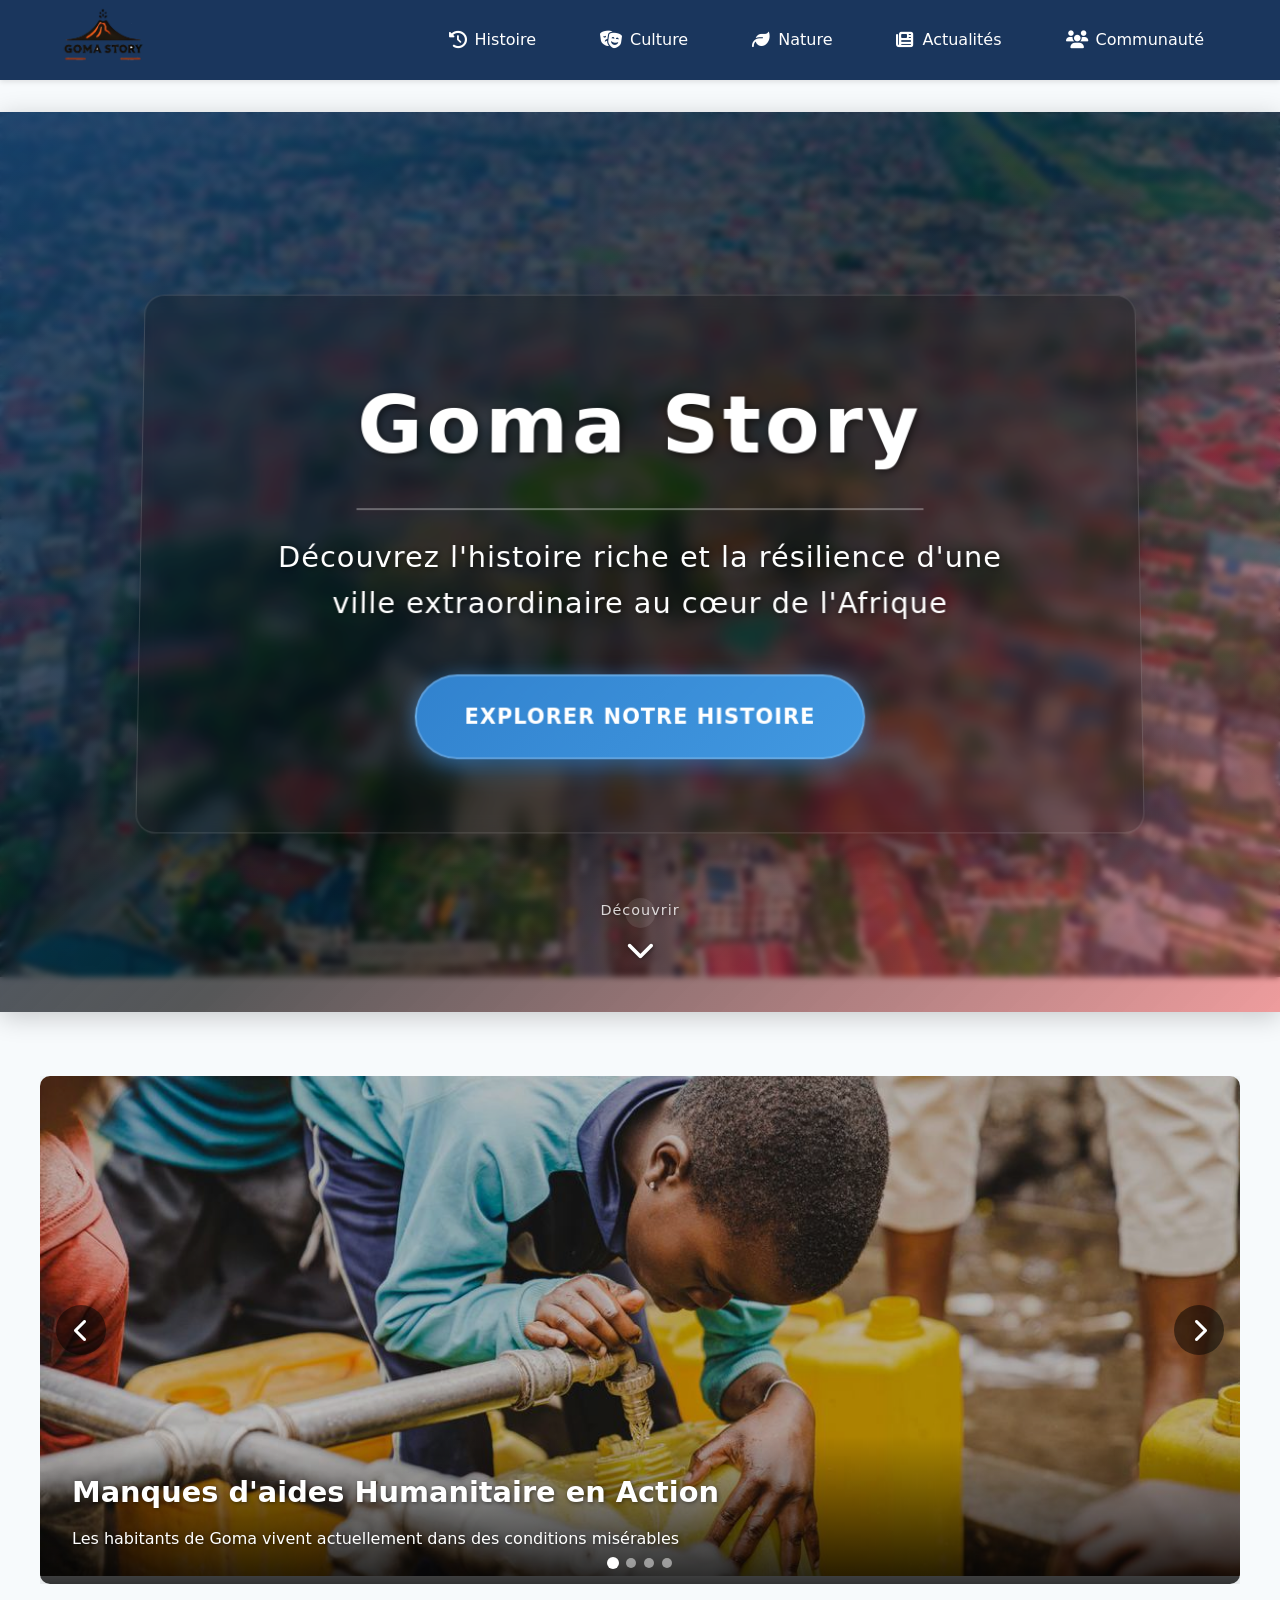
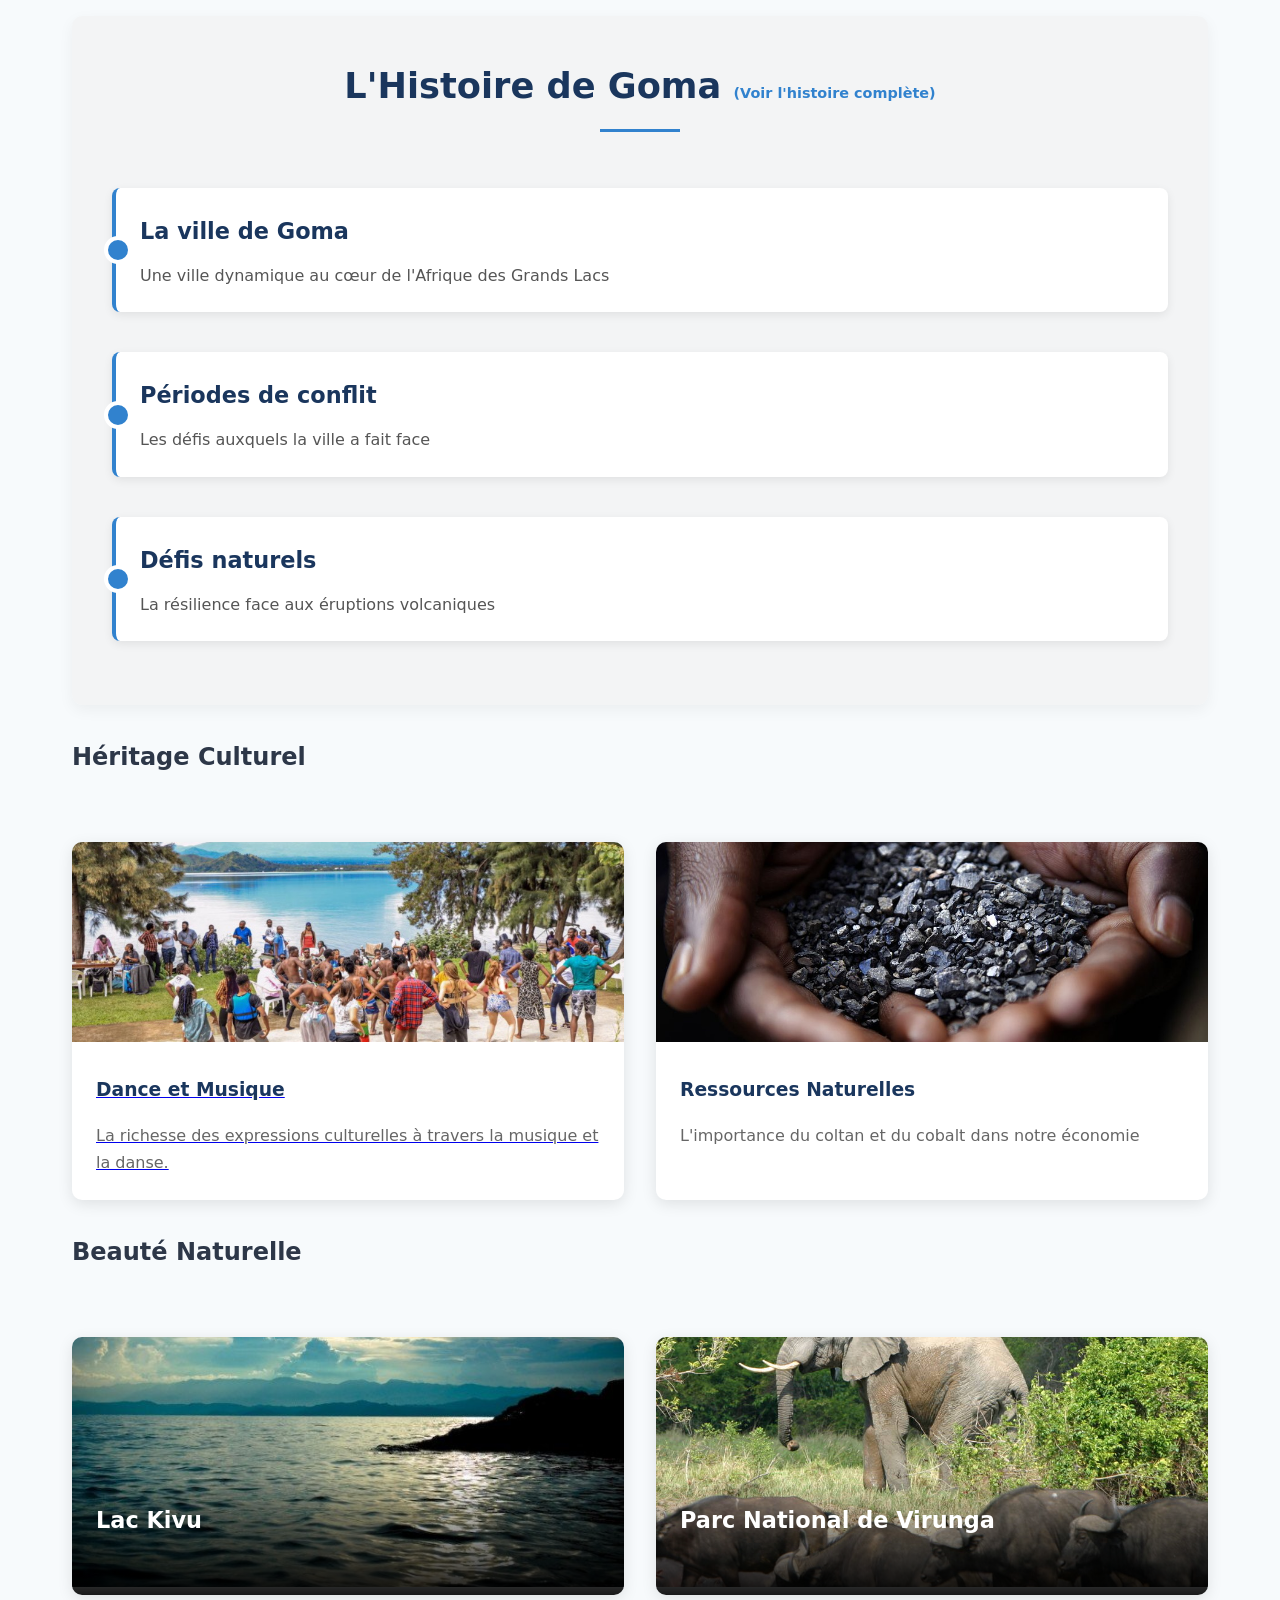
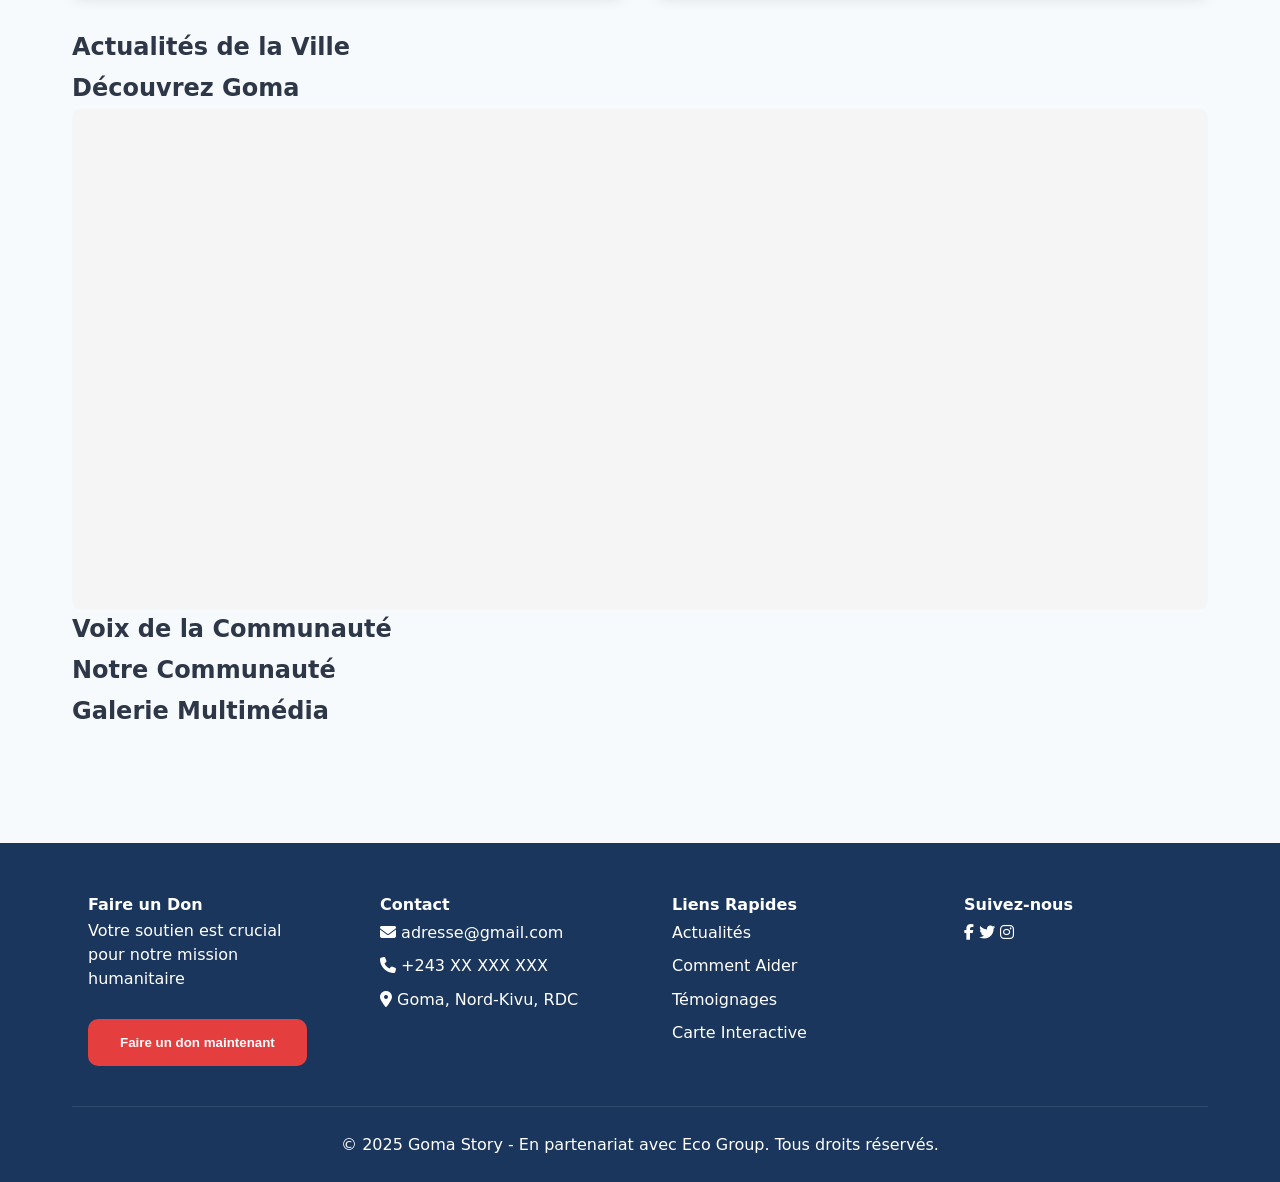
==== commit 0a66ac17: "création pages histoire goma, musique et amélioration du desin intégral du site web" ====
--- a/index.html
+++ b/index.html
@@ -3,7 +3,7 @@
 
 <head>
     <meta charset="UTF-8">
-    <meta name="viewport" content="width=device-width, initial-scale=1.0">
+    <meta name="viewport" content="width=device-width, initial-scale=1.0, maximum-scale=1.0, user-scalable=no">
     <title>Goma Story - L'histoire d'une ville résiliente</title>
     <link rel="stylesheet" href="fontawesome-free-6.7.2-web/css/all.min.css">
     <link rel="stylesheet" href="styles.css">
@@ -14,6 +14,9 @@
 </head>
 
 <body>
+    <div class="progress-container">
+        <div class="progress-bar" id="myBar"></div>
+    </div>
     <header class="main-header">
         <div class="header-content">
             <div class="logo-container">
@@ -36,9 +39,9 @@
             <div class="hero-content">
                 <h1>Goma Story</h1>
                 <p>Découvrez l'histoire riche et la résilience d'une ville extraordinaire au cœur de l'Afrique</p>
-                <a href="#hero_scroll" class="hero-button">Explorer notre histoire</a>
-            </div id="hero_scroll">
-            <div class="hero-scroll-indicator" ">
+                <a href="#carousel" class="hero-button">Explorer notre histoire</a>
+            </div>
+            <div class="hero-scroll-indicator" id="hero_scroll">
                 <span>Découvrir</span>
                 <i class="fas fa-chevron-down"></i>
             </div>
@@ -90,20 +93,26 @@
 
         <section id="actualites" class="section-actualites">
             <section id="histoire" class="section-histoire">
-                <h2>L'Histoire de Goma</h2>
+                <h2>L'Histoire de Goma <a href="histoire.html" class="voir-plus">(Voir l'histoire complète)</a></h2>
                 <div class="timeline-container">
+                    <a href="histoire.html#fondation" class="timeline-item-link">
                     <div class="timeline-item">
                         <h3>La ville de Goma</h3>
                         <p>Une ville dynamique au cœur de l'Afrique des Grands Lacs</p>
                     </div>
+                </a>
+                <a href="histoire.html#conflits" class="timeline-item-link">
                     <div class="timeline-item">
                         <h3>Périodes de conflit</h3>
                         <p>Les défis auxquels la ville a fait face</p>
                     </div>
+                </a>
+                <a href="histoire.html#eruptions" class="timeline-item-link">
                     <div class="timeline-item">
                         <h3>Défis naturels</h3>
                         <p>La résilience face aux éruptions volcaniques</p>
                     </div>
+                </a>
                 </div>
             </section>
 
@@ -111,9 +120,11 @@
                 <h2>Héritage Culturel</h2>
                 <div class="culture-grid">
                     <div class="culture-item">
-                        <img src="assets/images/dance.jpg" alt="Danse et Musique">
-                        <h3>Dance et Musique</h3>
-                        <p>La richesse des expressions culturelles à travers la musique et la danse.</p>
+                        <a href="danse_musique.html">
+                            <img src="assets/images/dance.jpg" alt="Danse et Musique">
+                            <h3>Dance et Musique</h3>
+                            <p>La richesse des expressions culturelles à travers la musique et la danse.</p>
+                        </a>
                     </div>
                     <div class="culture-item">
                         <img src="assets/images/coltan.jpg" alt="Ressources minières">
@@ -219,6 +230,7 @@
     </footer>
 
     <script src="app.js"></script>
+    <script src="index.js"></script>
 </body>
 
 </html>
--- a/styles.css
+++ b/styles.css
@@ -31,9 +31,7 @@
 /* Header et Navigation */
 .main-header {
     background-color: var(--primary-color);
-    position: fixed;
     width: 100%;
-    top: 0;
     z-index: 1000;
     box-shadow: 0 2px 5px rgba(0, 0, 0, 0.1);
     transition: background-color 0.3s ease, box-shadow 0.3s ease;
@@ -90,9 +88,58 @@
     font-size: 1.1em;
 }
 
+/* Menu hamburger pour mobile */
+.menu-toggle {
+    display: none;
+    flex-direction: column;
+    justify-content: space-between;
+    width: 30px;
+    height: 21px;
+    cursor: pointer;
+    z-index: 1001;
+}
+
+.menu-toggle span {
+    display: block;
+    height: 3px;
+    width: 100%;
+    background-color: white;
+    border-radius: 3px;
+    transition: all 0.3s ease;
+}
+
+.menu-toggle.active span:nth-child(1) {
+    transform: translateY(9px) rotate(45deg);
+}
+
+.menu-toggle.active span:nth-child(2) {
+    opacity: 0;
+}
+
+.menu-toggle.active span:nth-child(3) {
+    transform: translateY(-9px) rotate(-45deg);
+}
+
+/* Progress Bar */
+.progress-container {
+    position: fixed;
+    top: 0;
+    z-index: 1001;
+    width: 100%;
+    height: 5px;
+    background: transparent;
+}
+
+.progress-bar {
+    height: 5px;
+    background: var(--secondary-color);
+    width: 0%;
+    box-shadow: 0 1px 3px rgba(0, 0, 0, 0.2);
+    transition: width 0.1s ease;
+}
+
 /* Main Content */
 main {
-    margin-top: var(--header-height);
     padding: 2rem;
     max-width: 1200px;
     margin-left: auto;
@@ -103,14 +150,19 @@
     position: relative;
     height: 100vh;
     min-height: 600px;
-    margin: -2rem -2rem 2rem -2rem;
+    margin: 0;
+    width: 100vw;
+    left: 50%;
+    right: 50%;
+    margin-left: -50vw;
+    margin-right: -50vw;
     display: flex;
     align-items: center;
     justify-content: center;
     text-align: center;
     color: white;
     overflow: hidden;
-    background: url('assets/images/GOMA.jpg') center/cover no-repeat;
+    background: url('assets/images/goma_rdc.jpeg') center/cover no-repeat;
     background-attachment: fixed;
     background-size: 110% auto;
     animation: fadeIn 1.5s ease-out, slowZoom 30s ease-in-out infinite alternate;
@@ -126,41 +178,44 @@
     bottom: 0;
     background: linear-gradient(
         135deg,
-        rgba(26, 54, 93, 0.8) 0%,
-        rgba(0, 0, 0, 0.6) 50%,
-        rgba(229, 62, 62, 0.4) 100%
+        rgba(26, 54, 93, 0.85) 0%,
+        rgba(0, 0, 0, 0.65) 50%,
+        rgba(229, 62, 62, 0.5) 100%
     );
     z-index: 1;
-    backdrop-filter: blur(2px);
+    backdrop-filter: blur(3px);
+    animation: gradientShift 15s ease-in-out infinite alternate;
 }
 
 .hero-content {
     position: relative;
     z-index: 2;
-    padding: 3rem;
-    max-width: 900px;
+    padding: 4rem;
+    max-width: 1000px;
     animation: fadeInUp 1.5s ease-out;
-    background: rgba(0, 0, 0, 0.2);
+    background: rgba(0, 0, 0, 0.25);
     border-radius: 20px;
-    backdrop-filter: blur(5px);
-    border: 1px solid rgba(255, 255, 255, 0.1);
-    box-shadow: 0 15px 35px rgba(0, 0, 0, 0.2);
+    backdrop-filter: blur(8px);
+    border: 1px solid rgba(255, 255, 255, 0.15);
+    box-shadow: 0 20px 40px rgba(0, 0, 0, 0.3);
     transform: perspective(1000px) rotateX(2deg);
+    transition: all 0.5s ease;
 }
 
 .hero-content h1 {
-    font-size: 4rem;
+    font-size: 5rem;
     margin-bottom: 1.5rem;
-    text-shadow: 2px 2px 4px rgba(0, 0, 0, 0.4);
-    font-weight: 600;
-    letter-spacing: 3px;
+    text-shadow: 2px 2px 8px rgba(0, 0, 0, 0.6);
+    font-weight: 700;
+    letter-spacing: 4px;
     color: #ffffff;
     position: relative;
     font-family: 'Segoe UI', system-ui, -apple-system, sans-serif;
     transition: all 0.3s ease;
     border-bottom: 2px solid rgba(255, 255, 255, 0.3);
-    padding-bottom: 10px;
+    padding-bottom: 15px;
     display: inline-block;
+    animation: fadeInDown 1.5s ease-out, glowPulse 4s infinite alternate;
 }
 
 .hero-content h1::after {
@@ -186,34 +241,37 @@
 
 
 .hero-content p {
-    font-size: 1.7rem;
-    margin-bottom: 2.5rem;
-    text-shadow: 1px 1px 4px rgba(0, 0, 0, 0.5);
+    font-size: 1.8rem;
+    margin-bottom: 3rem;
+    text-shadow: 1px 1px 6px rgba(0, 0, 0, 0.6);
     animation: fadeInUp 1.8s ease-out;
     font-weight: 300;
-    line-height: 1.5;
-    max-width: 80%;
+    line-height: 1.6;
+    max-width: 85%;
     margin-left: auto;
     margin-right: auto;
-    color: rgba(255, 255, 255, 0.9);
+    color: rgba(255, 255, 255, 1);
+    letter-spacing: 1px;
 }
 
 .hero-button {
     display: inline-block;
-    padding: 1.2rem 2.5rem;
-    font-size: 1.2rem;
+    padding: 1.4rem 3rem;
+    font-size: 1.3rem;
     font-weight: 600;
     color: white;
     background: linear-gradient(135deg, var(--accent-color), #4299e1);
     border-radius: 50px;
     text-decoration: none;
     transition: all var(--transition-speed) ease;
-    box-shadow: 0 10px 25px rgba(49, 130, 206, 0.4), 0 0 15px rgba(49, 130, 206, 0.2);
-    animation: fadeInUp 2s ease-out, pulse 2s infinite;
-    border: 2px solid rgba(255, 255, 255, 0.1);
+    box-shadow: 0 10px 25px rgba(49, 130, 206, 0.5), 0 0 20px rgba(49, 130, 206, 0.3);
+    animation: fadeInUp 2s ease-out, pulse 2.5s infinite;
+    border: 2px solid rgba(255, 255, 255, 0.2);
     position: relative;
     overflow: hidden;
     z-index: 1;
+    letter-spacing: 1px;
+    text-transform: uppercase;
 }
 
 .hero-button:hover {
@@ -333,6 +391,12 @@
     100% { background-size: 120% auto; }
 }
 
+@keyframes gradientShift {
+    0% { opacity: 0.9; }
+    50% { opacity: 0.8; }
+    100% { opacity: 0.9; }
+}
+
 /* Carousel Section */
 .carousel-section {
     margin: 4rem -2rem 2rem -2rem; /* Espace entre Hero et Carrousel */
@@ -369,6 +433,21 @@
 
 .carousel-slide:hover img {
     filter: brightness(1); /* Éclaircir l'image au survol */
+}
+
+.carousel-slide:hover .carousel-caption {
+    transform: translateY(-5px);
+    padding-bottom: 2.5rem;
+}
+
+.carousel-slide:hover .carousel-caption h3 {
+    transform: scale(1.05);
+    /* Suppression du changement de couleur pour garder uniquement l'animation de mouvement */
+}
+
+.carousel-slide:hover .carousel-caption p {
+    transform: translateY(-2px);
+    opacity: 0.9;
 }
 .carousel-caption {
     position: absolute;
@@ -379,9 +458,7 @@
     background: linear-gradient(transparent, rgba(0, 0, 0, 0.8));
     color: white;
     text-align: left;
-    opacity: 1 !important; /* Force visibility */
-    transform: translateY(0) !important; /* Force position */
-    transition: none; /* Remove transitions */
+    transition: transform 0.3s ease, padding 0.3s ease;
 }
 
 .carousel-slide.active .carousel-caption {
@@ -392,11 +469,13 @@
     font-size: 1.8rem;
     margin-bottom: 0.5rem;
     text-shadow: 1px 1px 4px rgba(0, 0, 0, 0.5);
+    transition: transform 0.3s ease, color 0.3s ease;
 }
 
 .carousel-caption p {
     font-size: 1rem;
     text-shadow: 1px 1px 4px rgba(0, 0, 0, 0.5);
+    transition: transform 0.3s ease, opacity 0.3s ease;
 }
 
 .carousel-button {
@@ -454,52 +533,111 @@
     transform: scale(1.2);
 }
 
-/* Timeline Section */
+/* Timeline Section - Amélioré */
+.section-histoire {
+    background-color: rgba(240, 240, 240, 0.5);
+    border-radius: 10px;
+    padding: 2.5rem;
+    margin: 2rem 0;
+    box-shadow: 0 5px 15px rgba(0, 0, 0, 0.05);
+}
+
+.section-histoire h2 {
+    text-align: center;
+    margin-bottom: 2rem;
+    color: var(--primary-color);
+    font-size: 2.2rem;
+    position: relative;
+}
+
+.section-histoire h2::after {
+    content: '';
+    display: block;
+    width: 80px;
+    height: 3px;
+    background-color: var(--accent-color);
+    margin: 0.8rem auto;
+}
+
 .timeline-container {
     display: flex;
     flex-direction: column;
-    gap: 2rem;
-    padding: 2rem 0;
-}
-
-.timeline-event {
-    display: flex;
-    gap: 2rem;
-    position: relative;
-    padding-left: 3rem;
-}
-
-.timeline-event::before {
+    gap: 2.5rem;
+    padding: 1.5rem 0;
+    position: relative;
+}
+
+.timeline-item {
+    background-color: white;
+    border-radius: 8px;
+    padding: 1.5rem;
+    box-shadow: 0 3px 10px rgba(0, 0, 0, 0.08);
+    position: relative;
+    transition: transform 0.3s ease, box-shadow 0.3s ease;
+    border-left: 4px solid var(--accent-color);
+}
+
+.timeline-item:hover {
+    transform: translateY(-5px);
+    box-shadow: 0 5px 15px rgba(0, 0, 0, 0.1);
+}
+
+.timeline-item::before {
     content: '';
     position: absolute;
-    left: 0;
-    top: 0;
-    bottom: 0;
-    width: 2px;
-    background-color: var(--accent-color);
-}
-
-.timeline-event::after {
-    content: '';
-    position: absolute;
-    left: -8px;
-    top: 0;
-    width: 18px;
-    height: 18px;
+    left: -12px;
+    top: 50%;
+    width: 20px;
+    height: 20px;
     border-radius: 50%;
     background-color: var(--accent-color);
-    border: 4px solid var(--background-color);
-}
-
-.timeline-date {
-    font-weight: bold;
+    transform: translateY(-50%);
+    border: 4px solid white;
+    z-index: 1;
+}
+
+.timeline-item h3 {
+    color: var(--primary-color);
+    margin-bottom: 0.8rem;
+    font-size: 1.4rem;
+    font-weight: 600;
+}
+
+.timeline-item h3 a {
+    color: inherit;
+    text-decoration: none;
+    transition: color 0.3s ease;
+}
+
+.timeline-item h3 a:hover {
     color: var(--accent-color);
-    font-size: 1.2rem;
-}
-
-.timeline-content h3 {
-    margin-bottom: 0.5rem;
-    color: var(--primary-color);
+}
+
+.timeline-item-link {
+    text-decoration: none;
+    color: inherit;
+    display: block;
+}
+
+.timeline-item-link:hover {
+    text-decoration: none;
+}
+
+.timeline-item p {
+    color: #555;
+    line-height: 1.6;
+    margin-bottom: 0;
+}
+
+.voir-plus {
+    font-size: 0.9rem;
+    color: var(--accent-color);
+    text-decoration: none;
+    transition: color 0.3s ease;
+}
+
+.voir-plus:hover {
+    text-decoration: underline;
 }
 
 /* Culture Section */
@@ -789,15 +927,23 @@
 .footer-content {
     max-width: 1200px;
     margin: 0 auto;
-    display: grid;
-    grid-template-columns: repeat(4, 1fr);
+    padding: 0 2rem;
+}
+
+.footer-grid {
+    display: flex;
+    flex-direction: row;
+    justify-content: space-between;
+    flex-wrap: wrap;
     gap: 2rem;
-    padding: 0 2rem;
+    margin-bottom: 1.5rem;
 }
 
 .footer-section {
     padding: 1rem;
     transition: transform var(--transition-speed);
+    flex: 1;
+    min-width: 200px;
 }
 
 .footer-section h3 {
@@ -852,4 +998,465 @@
     background: #C53030;
     transform: translateY(-2px);
     box-shadow: var(--hover-shadow);
+}
+
+.footer-bottom {
+    text-align: center;
+    padding-top: 1.5rem;
+    margin-top: 1rem;
+    border-top: 1px solid rgba(255, 255, 255, 0.1);
+}
+
+/* Styles pour la page Histoire */
+.histoire-main {
+    margin-top: calc(var(--header-height) + 2rem);
+    padding: 0;
+    max-width: 100%;
+    position: relative;
+}
+
+.histoire-progress-bar {
+    position: fixed;
+    top: var(--header-height);
+    left: 0;
+    height: 5px;
+    background: linear-gradient(90deg, var(--accent-color), var(--secondary-color));
+    z-index: 100;
+    width: 0;
+    transition: width 0.2s ease-out;
+}
+
+.histoire-hero {
+    position: relative;
+    height: 60vh;
+    min-height: 400px;
+    display: flex;
+    align-items: center;
+    justify-content: center;
+    text-align: center;
+    color: white;
+    overflow: hidden;
+    background: url('assets/images/goma.jpg') center/cover no-repeat;
+    background-attachment: fixed;
+    margin-bottom: 3rem;
+}
+
+.histoire-hero::before {
+    content: '';
+    position: absolute;
+    top: 0;
+    left: 0;
+    right: 0;
+    bottom: 0;
+    background: linear-gradient(
+        135deg,
+        rgba(26, 54, 93, 0.8) 0%,
+        rgba(0, 0, 0, 0.7) 50%,
+        rgba(229, 62, 62, 0.5) 100%
+    );
+    z-index: 1;
+    backdrop-filter: blur(2px);
+}
+
+.histoire-hero-content {
+    position: relative;
+    z-index: 2;
+    padding: 3rem;
+    max-width: 900px;
+    animation: fadeInUp 1.5s ease-out;
+}
+
+.histoire-hero-content h1 {
+    font-size: 3.5rem;
+    margin-bottom: 1.5rem;
+    text-shadow: 2px 2px 4px rgba(0, 0, 0, 0.4);
+    font-weight: 600;
+    letter-spacing: 2px;
+    position: relative;
+    display: inline-block;
+    padding-bottom: 15px;
+}
+
+.histoire-hero-content h1::after {
+    content: '';
+    position: absolute;
+    width: 100px;
+    height: 3px;
+    background-color: var(--accent-color);
+    bottom: 0;
+    left: 50%;
+    transform: translateX(-50%);
+    border-radius: 2px;
+    animation: glowPulse 3s infinite alternate;
+}
+
+.histoire-hero-content p {
+    font-size: 1.5rem;
+    text-shadow: 1px 1px 4px rgba(0, 0, 0, 0.5);
+    max-width: 80%;
+    margin-left: auto;
+    margin-right: auto;
+    color: rgba(255, 255, 255, 0.9);
+}
+
+.histoire-content {
+    max-width: 1200px;
+    margin: 0 auto;
+    padding: 0 2rem 4rem;
+    display: grid;
+    grid-template-columns: 1fr 3fr;
+    gap: 3rem;
+    position: relative;
+}
+
+.table-des-matieres {
+    position: sticky;
+    top: calc(var(--header-height) + 2rem);
+    align-self: start;
+    background-color: #f0f4f8;
+    padding: 2rem;
+    border-radius: var(--border-radius);
+    box-shadow: var(--card-shadow);
+    transition: transform 0.3s ease, box-shadow 0.3s ease;
+    z-index: 10;
+    border-left: 4px solid var(--accent-color);
+    width: 100%;
+    max-width: 250px;
+}
+
+.table-des-matieres:hover {
+    transform: translateY(-5px);
+    box-shadow: var(--hover-shadow);
+}
+
+.table-des-matieres h2 {
+    color: var(--primary-color);
+    margin-bottom: 1.5rem;
+    padding-bottom: 0.5rem;
+    border-bottom: 2px solid var(--accent-color);
+    font-size: 1.5rem;
+}
+
+.table-des-matieres ul {
+    list-style: none;
+    padding: 0;
+}
+
+.table-des-matieres li {
+    margin-bottom: 1rem;
+}
+
+.table-des-matieres a {
+    color: var(--text-color);
+    text-decoration: none;
+    transition: all 0.3s ease;
+    display: block;
+    padding: 0.8rem 1rem;
+    border-left: 3px solid transparent;
+    border-radius: 4px;
+    margin-bottom: 0.5rem;
+    background-color: rgba(247, 250, 252, 0.8);
+}
+
+.table-des-matieres a:hover, .table-des-matieres a.active {
+    color: white;
+    border-left-color: var(--accent-color);
+    transform: translateX(5px);
+    font-weight: 600;
+    background-color: var(--accent-color);
+    box-shadow: 0 2px 10px rgba(49, 130, 206, 0.3);
+}
+
+.histoire-section {
+    margin-bottom: 4rem;
+    scroll-margin-top: calc(var(--header-height) + 2rem);
+    background-color: white;
+    border-radius: var(--border-radius);
+    padding: 2rem;
+    box-shadow: var(--card-shadow);
+    position: relative;
+    z-index: 5;
+    width: 100%;
+    margin-left: 0;
+}
+
+.histoire-section h2 {
+    color: var(--primary-color);
+    font-size: 2.2rem;
+    margin-bottom: 2rem;
+    position: relative;
+    padding-bottom: 0.5rem;
+    text-align: left;
+    border-bottom: 2px solid var(--accent-color);
+    padding-left: 0;
+    width: 100%;
+}
+
+.histoire-section h2::after {
+    content: '';
+    position: absolute;
+    width: 100px;
+    height: 3px;
+    background-color: var(--accent-color);
+    bottom: 0;
+    left: 0;
+    border-radius: 2px;
+}
+
+.histoire-content-block {
+    background-color: white;
+    border-radius: var(--border-radius);
+    overflow: hidden;
+    transition: transform 0.3s ease;
+    border: 1px solid rgba(0, 0, 0, 0.05);
+    margin-bottom: 1rem;
+}
+
+.histoire-content-block:hover {
+    transform: translateY(-5px);
+    box-shadow: var(--hover-shadow);
+}
+
+.histoire-image {
+    width: 100%;
+    height: 400px;
+    object-fit: cover;
+    transition: transform 0.5s ease;
+}
+
+.histoire-content-block:hover .histoire-image {
+    transform: scale(1.05);
+}
+
+.histoire-text {
+    padding: 2rem;
+}
+
+.histoire-text p {
+    margin-bottom: 1.5rem;
+    line-height: 1.8;
+}
+
+.histoire-text ul {
+    margin-bottom: 1.5rem;
+    padding-left: 1.5rem;
+}
+
+.histoire-text li {
+    margin-bottom: 0.5rem;
+}
+
+.histoire-text strong {
+    color: var(--primary-color);
+    font-weight: 600;
+}
+
+/* Animation pour les sections d'histoire lors du défilement */
+@keyframes fadeInLeft {
+    from { opacity: 0; transform: translateX(-30px); }
+    to { opacity: 1; transform: translateX(0); }
+}
+
+@keyframes fadeInRight {
+    from { opacity: 0; transform: translateX(30px); }
+    to { opacity: 1; transform: translateX(0); }
+}
+
+/* Media queries pour la responsivité */
+@media (max-width: 992px) {
+    .histoire-content {
+        grid-template-columns: 1fr;
+    }
+    
+    .table-des-matieres {
+        position: relative;
+        top: 0;
+        margin-bottom: 2rem;
+        width: 100%;
+        max-width: 100%;
+        background-color: #f0f4f8;
+        border-left: none;
+        border-bottom: 4px solid var(--accent-color);
+        padding: 1.5rem;
+    }
+    
+    .histoire-section {
+        background-color: white;
+        padding: 2rem;
+        border-radius: var(--border-radius);
+        box-shadow: var(--card-shadow);
+        margin-left: 0;
+        width: 100%;
+    }
+    
+    .histoire-section h2 {
+        font-size: 1.8rem;
+        text-align: center;
+        border-bottom: 2px solid var(--accent-color);
+        padding-bottom: 0.8rem;
+        margin-bottom: 1.5rem;
+    }
+}
+
+@media (max-width: 768px) {
+    .histoire-hero-content h1 {
+        font-size: 2.5rem;
+    }
+    
+    .histoire-hero-content p {
+        font-size: 1.2rem;
+    }
+    
+    .histoire-section h2 {
+        font-size: 1.8rem;
+    }
+    
+    .histoire-image {
+        height: 300px;
+    }
+    
+    /* Styles pour la navigation mobile */
+    .menu-toggle {
+        display: flex;
+    }
+    
+    .main-nav {
+        position: fixed;
+        top: var(--header-height);
+        left: -100%;
+        width: 100%;
+        height: calc(100vh - var(--header-height));
+        background-color: var(--primary-color);
+        transition: left 0.3s ease;
+        z-index: 999;
+        overflow-y: auto;
+    }
+    
+    .main-nav.active {
+        left: 0;
+    }
+    
+    .main-nav ul {
+        flex-direction: column;
+        padding: 2rem;
+        gap: 1.5rem;
+    }
+    
+    .main-nav a {
+        width: 100%;
+        padding: 1rem;
+        border-radius: 5px;
+        background-color: rgba(255, 255, 255, 0.05);
+    }
+    
+    /* Ajustements pour le contenu principal */
+    .hero-section {
+        height: 70vh;
+        min-height: 500px;
+        background-attachment: scroll;
+    }
+    
+    .hero-content {
+        padding: 2.5rem;
+        max-width: 90%;
+    }
+    
+    .hero-content h1 {
+        font-size: 3.5rem;
+        padding-bottom: 10px;
+    }
+    
+    .hero-content p {
+        font-size: 1.4rem;
+        max-width: 95%;
+    }
+    
+    .hero-content h1 {
+        font-size: 2.5rem;
+    }
+    
+    .hero-content p {
+        font-size: 1rem;
+    }
+    
+    .carousel-section {
+        margin: 0 -1rem;
+    }
+    
+    .carousel-slide img {
+        height: 250px;
+    }
+    
+    .carousel-caption h3 {
+        font-size: 1.2rem;
+    }
+    
+    .carousel-caption p {
+        font-size: 0.9rem;
+    }
+    
+    /* Ajustements pour les sections */
+    .section-histoire, .section-culture, .section-nature, .section-actualites {
+        padding: 2rem 1rem;
+    }
+    
+    .culture-grid, .nature-showcase {
+        grid-template-columns: 1fr;
+        gap: 1.5rem;
+    }
+}
+
+@media (max-width: 576px) {
+    .hero-section {
+        min-height: 450px;
+    }
+    
+    .hero-content {
+        padding: 2rem;
+        max-width: 95%;
+    }
+    
+    .hero-content h1 {
+        font-size: 2.8rem;
+        letter-spacing: 2px;
+    }
+    
+    .hero-content p {
+        font-size: 1.1rem;
+        margin-bottom: 2rem;
+    }
+    
+    .hero-button {
+        padding: 1rem 2rem;
+        font-size: 1rem;
+    }
+    
+    .carousel-slide img {
+        height: 200px;
+    }
+    
+    .carousel-caption {
+        padding: 0.8rem;
+    }
+    
+    .carousel-caption h3 {
+        font-size: 1rem;
+    }
+    
+    .carousel-caption p {
+        font-size: 0.8rem;
+    }
+    
+    .footer-grid {
+        grid-template-columns: 1fr;
+        gap: 2rem;
+    }
+    
+    .footer-section {
+        text-align: center;
+    }
+    
+    .social-links {
+        justify-content: center;
+    }
 }
